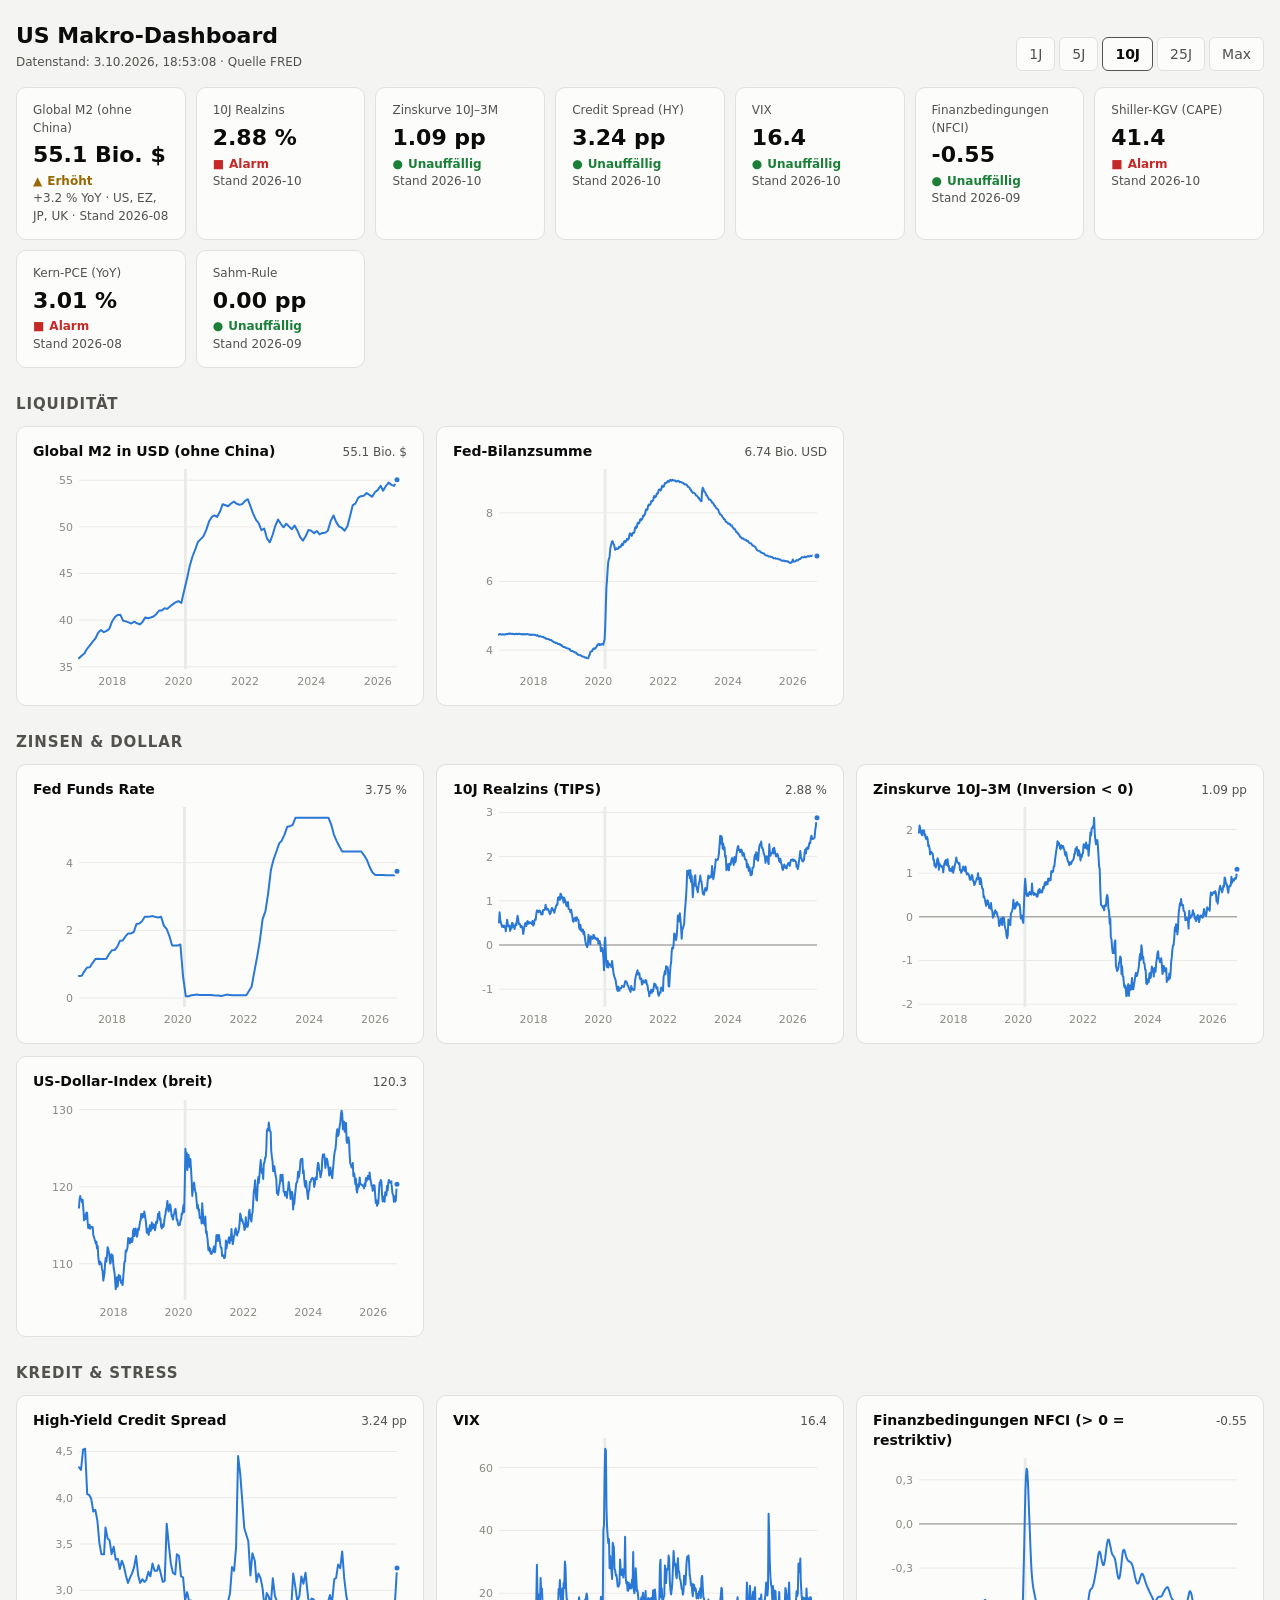
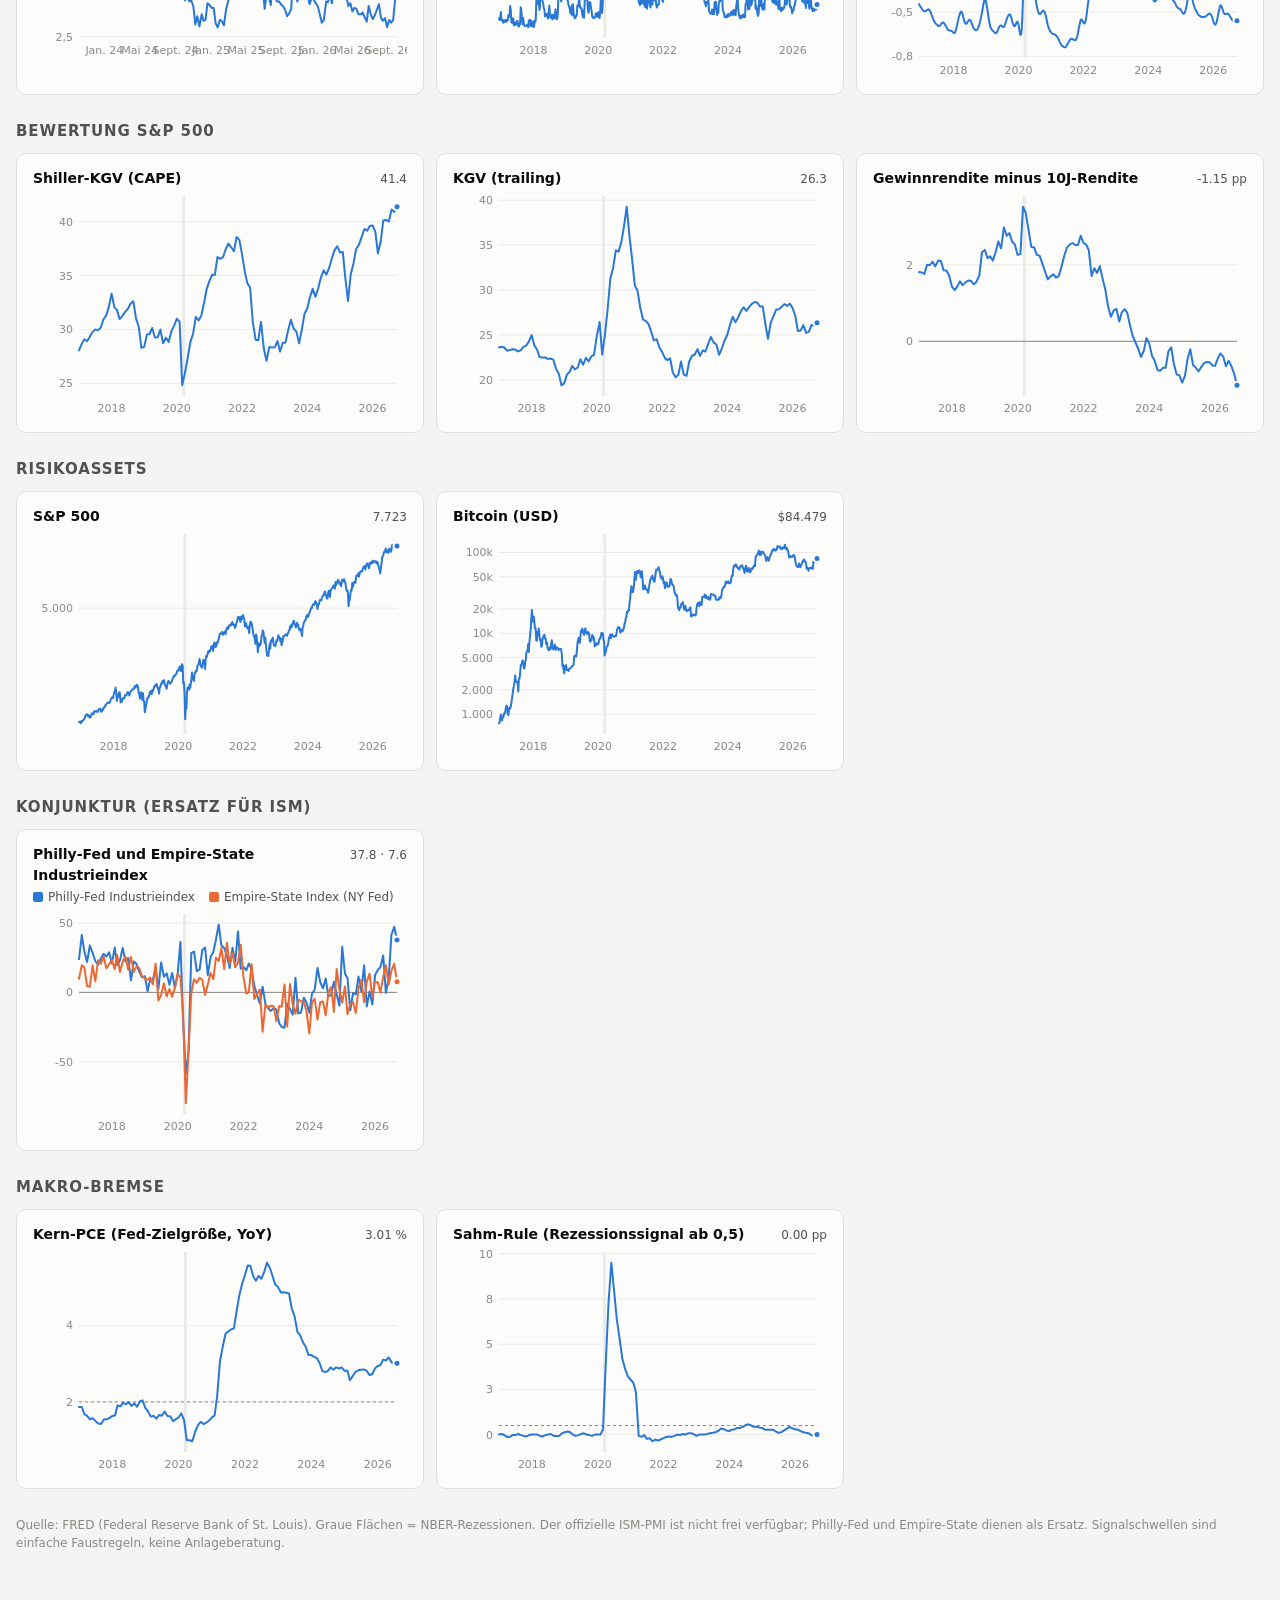
==== macro-dashboard/index.html @ 3eef2d02 "Remove daily/monthly toggle Co-Authored-By: Claude Sonnet 5.5 <noreply@anthropic.com> Claude-Session" ====
<!doctype html>
<html lang="de">
<head>
<meta charset="utf-8">
<meta name="viewport" content="width=device-width, initial-scale=1">
<title>US Makro-Dashboard</title>
<style>
  :root {
    color-scheme: light;
    --bg: #f4f4f2; --surface-1: #fcfcfb; --border: #e1e0dc;
    --text-primary: #0b0b0b; --text-secondary: #52514e; --text-muted: #8a8984;
    --grid: #ebeae6; --rec: rgba(120,120,115,.14);
    --series-1: #2a78d6; --series-2: #eb6834; --series-3: #1baf7a; --series-4: #eda100;
    --good: #1a7f37; --warn: #9a6700; --crit: #c62828;
  }
  @media (prefers-color-scheme: dark) {
    :root:where(:not([data-theme="light"])) {
      color-scheme: dark;
      --bg: #121211; --surface-1: #1a1a19; --border: #2e2e2c;
      --text-primary: #ffffff; --text-secondary: #c3c2b7; --text-muted: #8f8e86;
      --grid: #2a2a28; --rec: rgba(200,200,190,.12);
      --series-1: #3987e5; --series-2: #d95926; --series-3: #199e70; --series-4: #c98500;
      --good: #4cc16a; --warn: #e3b341; --crit: #f0605d;
    }
  }
  :root[data-theme="dark"] {
    color-scheme: dark;
    --bg: #121211; --surface-1: #1a1a19; --border: #2e2e2c;
    --text-primary: #ffffff; --text-secondary: #c3c2b7; --text-muted: #8f8e86;
    --grid: #2a2a28; --rec: rgba(200,200,190,.12);
    --series-1: #3987e5; --series-2: #d95926; --series-3: #199e70; --series-4: #c98500;
    --good: #4cc16a; --warn: #e3b341; --crit: #f0605d;
  }
  * { box-sizing: border-box; }
  body { margin: 0; background: var(--bg); color: var(--text-primary);
         font: 14px/1.45 system-ui, -apple-system, "Segoe UI", sans-serif; }
  .wrap { max-width: 1280px; margin: 0 auto; padding: 20px 16px 48px; }
  header { display: flex; flex-wrap: wrap; gap: 12px 24px; align-items: end; justify-content: space-between; margin-bottom: 16px; }
  h1 { font-size: 22px; margin: 0; }
  .sub { color: var(--text-secondary); font-size: 12px; margin-top: 2px; }
  .ranges { display: flex; gap: 4px; }
  .ranges button { background: var(--surface-1); color: var(--text-secondary); border: 1px solid var(--border);
                   padding: 6px 12px; border-radius: 6px; cursor: pointer; font: inherit; }
  .ranges button[aria-pressed="true"] { color: var(--text-primary); border-color: var(--text-secondary); font-weight: 600; }
  .card { background: var(--surface-1); border: 1px solid var(--border); border-radius: 10px; padding: 14px 16px; }
  .signals { display: grid; grid-template-columns: repeat(auto-fit, minmax(150px, 1fr)); gap: 10px; margin-bottom: 20px; }
  .signal .lbl { color: var(--text-secondary); font-size: 12px; }
  .signal .val { font-size: 22px; font-weight: 650; margin: 2px 0; font-variant-numeric: tabular-nums; }
  .signal .state { font-size: 12px; font-weight: 600; display: flex; align-items: center; gap: 5px; }
  .s-good { color: var(--good); } .s-warn { color: var(--warn); } .s-crit { color: var(--crit); }
  h2 { font-size: 15px; margin: 26px 0 10px; color: var(--text-secondary); text-transform: uppercase; letter-spacing: .06em; }
  .grid { display: grid; grid-template-columns: repeat(auto-fill, minmax(380px, 1fr)); gap: 12px; }
  .chart-head { display: flex; justify-content: space-between; align-items: baseline; gap: 8px; }
  .chart-title { font-weight: 600; }
  .chart-last { font-variant-numeric: tabular-nums; color: var(--text-secondary); font-size: 12px; white-space: nowrap; }
  .legend { display: flex; flex-wrap: wrap; gap: 4px 14px; font-size: 12px; color: var(--text-secondary); margin: 4px 0 0; }
  .legend i { display: inline-block; width: 10px; height: 10px; border-radius: 2px; margin-right: 5px; vertical-align: -1px; }
  .plot { height: 230px; position: relative; }
  .plot svg { display: block; }
  .tip { position: absolute; top: 4px; pointer-events: none; background: var(--surface-1); border: 1px solid var(--border);
         border-radius: 6px; padding: 5px 8px; font-size: 12px; line-height: 1.4; white-space: nowrap; z-index: 2;
         font-variant-numeric: tabular-nums; box-shadow: 0 2px 8px rgba(0,0,0,.12); }
  .tip i { display: inline-block; width: 8px; height: 8px; border-radius: 2px; margin-right: 5px; }
  .tip-d { color: var(--text-secondary); }
  footer { margin-top: 28px; color: var(--text-muted); font-size: 12px; }
  .err { color: var(--crit); padding: 24px; }
  @media (max-width: 480px) { .grid { grid-template-columns: 1fr; } }
</style>
</head>
<body>
<div class="wrap">
  <header>
    <div>
      <h1>US Makro-Dashboard</h1>
      <div class="sub" id="updated">Lade Daten …</div>
    </div>
    <div class="ranges" id="ranges" role="group" aria-label="Zeitraum"></div>
  </header>

  <section class="signals" id="signals" aria-label="Signale"></section>
  <div id="panels"></div>

  <footer>Quelle: FRED (Federal Reserve Bank of St. Louis). Graue Flächen = NBER-Rezessionen. Der offizielle ISM-PMI ist nicht frei verfügbar; Philly-Fed und Empire-State dienen als Ersatz. Signalschwellen sind einfache Faustregeln, keine Anlageberatung.</footer>
</div>

<script>
// Fokus: US-Aktien und Krypto. Die übrigen Reihen liegen weiter in data/us.json (siehe fetch_data.py)
const PANELS = [
  { title: "Liquidität", charts: [
    { title: "Global M2 in USD (ohne China)", series: ["GLOBALM2"], fmt: v => v.toFixed(1) + " Bio. $" },
    { title: "Fed-Bilanzsumme", series: ["WALCL"], div: 1e6, fmt: v => v.toFixed(2) + " Bio. USD" },
  ]},
  { title: "Zinsen & Dollar", charts: [
    { title: "Fed Funds Rate", series: ["FEDFUNDS"], fmt: v => v.toFixed(2) + " %" },
    { title: "10J Realzins (TIPS)", series: ["DFII10"], fmt: v => v.toFixed(2) + " %", zero: true },
    { title: "Zinskurve 10J–3M (Inversion < 0)", series: ["T10Y3M"], fmt: v => v.toFixed(2) + " pp", zero: true },
    { title: "US-Dollar-Index (breit)", series: ["DTWEXBGS"], fmt: v => v.toFixed(1) },
  ]},
  { title: "Kredit & Stress", charts: [
    { title: "High-Yield Credit Spread", series: ["BAMLH0A0HYM2"], fmt: v => v.toFixed(2) + " pp" },
    { title: "VIX", series: ["VIXCLS"], fmt: v => v.toFixed(1) },
    { title: "Finanzbedingungen NFCI (> 0 = restriktiv)", series: ["NFCI"], fmt: v => v.toFixed(2), zero: true },
  ]},
  { title: "Bewertung S&P 500", charts: [
    { title: "Shiller-KGV (CAPE)", series: ["SPX_CAPE"], fmt: v => v.toFixed(1) },
    { title: "KGV (trailing)", series: ["SPX_PE"], fmt: v => v.toFixed(1) },
    { title: "Gewinnrendite minus 10J-Rendite", series: ["SPX_ERP"], fmt: v => v.toFixed(2) + " pp", zero: true },
  ]},
  { title: "Risikoassets", charts: [
    { title: "S&P 500", series: ["SP500"], fmt: v => v.toLocaleString("de-DE", {maximumFractionDigits: 0}), log: true },
    { title: "Bitcoin (USD)", series: ["CBBTCUSD"], fmt: v => "$" + Math.round(v).toLocaleString("de-DE"), log: true },
  ]},
  { title: "Konjunktur (Ersatz für ISM)", charts: [
    { title: "Philly-Fed und Empire-State Industrieindex", series: ["GACDFSA066MSFRBPHI", "GACDISA066MSFRBNY"], fmt: v => v.toFixed(1), zero: true },
  ]},
  { title: "Makro-Bremse", charts: [
    { title: "Kern-PCE (Fed-Zielgröße, YoY)", series: ["PCEPILFE"], fmt: v => v.toFixed(2) + " %", ref: 2 },
    { title: "Sahm-Rule (Rezessionssignal ab 0,5)", series: ["SAHMREALTIME"], fmt: v => v.toFixed(2) + " pp", ref: 0.5 },
  ]},
];

// Signale: [Label, Serie, Formatierer, Bewertungsfunktion -> "good"|"warn"|"crit"]
const SIGNALS = [
  ["Global M2 (ohne China)", "GLOBALM2", v => v.toFixed(1) + " Bio. $", () => { const y = last(DATA.series.GLOBALM2_YOY)[1]; return y < 0 ? "crit" : y < 4 ? "warn" : "good"; },
    () => (last(DATA.series.GLOBALM2_YOY)[1] >= 0 ? "+" : "") + last(DATA.series.GLOBALM2_YOY)[1].toFixed(1) + " % YoY · US, EZ, JP, UK"],
  ["10J Realzins", "DFII10", v => v.toFixed(2) + " %", v => v > 2.5 ? "crit" : v > 1.5 ? "warn" : "good"],
  ["Zinskurve 10J–3M", "T10Y3M", v => v.toFixed(2) + " pp", v => v < 0 ? "crit" : v < 0.5 ? "warn" : "good"],
  ["Credit Spread (HY)", "BAMLH0A0HYM2", v => v.toFixed(2) + " pp", v => v > 5 ? "crit" : v > 4 ? "warn" : "good"],
  ["VIX", "VIXCLS", v => v.toFixed(1), v => v > 30 ? "crit" : v > 20 ? "warn" : "good"],
  ["Finanzbedingungen (NFCI)", "NFCI", v => v.toFixed(2), v => v > 0 ? "crit" : v > -0.3 ? "warn" : "good"],
  ["Shiller-KGV (CAPE)", "SPX_CAPE", v => v.toFixed(1), v => v > 35 ? "crit" : v > 28 ? "warn" : "good"],
  ["Kern-PCE (YoY)", "PCEPILFE", v => v.toFixed(2) + " %", v => v > 3 ? "crit" : v > 2.5 ? "warn" : "good"],
  ["Sahm-Rule", "SAHMREALTIME", v => v.toFixed(2) + " pp", v => v >= 0.5 ? "crit" : v >= 0.3 ? "warn" : "good"],
];
const STATE = { good: ["●", "Unauffällig"], warn: ["▲", "Erhöht"], crit: ["■", "Alarm"] };
const RANGES = [["1J", 1], ["5J", 5], ["10J", 10], ["25J", 25], ["Max", 0]];

let DATA, rangeYears = 10, recessions = [];
const css = n => getComputedStyle(document.documentElement).getPropertyValue(n).trim();
const last = s => s.points[s.points.length - 1];

function computeRecessions() {
  const pts = DATA.series.USREC.points; recessions = []; let start = null;
  pts.forEach(([d, v], i) => {
    if (v === 1 && !start) start = d;
    if (v === 0 && start) { recessions.push([start, pts[i - 1][0]]); start = null; }
  });
  if (start) recessions.push([start, pts[pts.length - 1][0]]);
}

function fromDate() {
  if (!rangeYears) return "0000-01-01";
  const d = new Date(); d.setFullYear(d.getFullYear() - rangeYears);
  return d.toISOString().slice(0, 10);
}

function renderSignals() {
  document.getElementById("signals").innerHTML = SIGNALS.map(([lbl, id, fmt, rate, note]) => {
    const s = DATA.series[id]; if (!s) return "";
    const [d, v] = last(s), st = rate(v), [icon, text] = STATE[st];
    return `<div class="card signal"><div class="lbl">${lbl}</div><div class="val">${fmt(v)}</div>
      <div class="state s-${st}"><span aria-hidden="true">${icon}</span>${text}</div>
      <div class="lbl">${note ? note() + " · " : ""}Stand ${d.slice(0, 7)}</div></div>`;
  }).join("");
}

function buildLayout() {
  const panels = document.getElementById("panels");
  panels.innerHTML = PANELS.map((p, pi) => `<h2>${p.title}</h2><div class="grid">` + p.charts.map((c, ci) => {
    const colors = c.series.map((_, i) => `var(--series-${i + 1})`);
    const legend = c.series.length > 1
      ? `<div class="legend">${c.series.map((id, i) => `<span><i style="background:${colors[i]}"></i>${DATA.series[id].name.replace(/ \((YoY|USD Bio\.)\)/, "")}</span>`).join("")}</div>` : "";
    const [, v] = last(DATA.series[c.series[0]]);
    return `<div class="card"><div class="chart-head"><span class="chart-title">${c.title}</span>
      <span class="chart-last">${c.series.map(id => c.fmt(last(DATA.series[id])[1] / (c.div || 1))).join(" · ")}</span></div>
      ${legend}<div class="plot" id="plot-${pi}-${ci}"></div></div>`;
  }).join("") + `</div>`).join("");
}

const SVGNS = "http://www.w3.org/2000/svg";
const T = s => new Date(s + "T00:00:00Z").getTime();
const compact = new Intl.NumberFormat("de-DE", { notation: "compact", maximumFractionDigits: 1 });

function niceTicks(lo, hi, n = 5) {
  const span = hi - lo || 1, raw = span / n, mag = Math.pow(10, Math.floor(Math.log10(raw)));
  const step = [1, 2, 2.5, 5, 10].map(m => m * mag).find(s => s >= raw) || raw;
  const out = [];
  for (let v = Math.ceil(lo / step) * step; v <= hi + step * 1e-9; v += step) out.push(+v.toFixed(10));
  return out;
}

function fmtTick(v, dec) {
  const a = Math.abs(v);
  if (a >= 1e6) return +(v / 1e6).toFixed(1) + " Mio";
  if (a >= 1e4) return +(v / 1e3).toFixed(0) + "k";
  return v.toLocaleString("de-DE", { minimumFractionDigits: dec || 0, maximumFractionDigits: dec != null ? dec : a < 10 ? 2 : 0 });
}

function el(name, attrs = {}, parent) {
  const n = document.createElementNS(SVGNS, name);
  for (const k in attrs) n.setAttribute(k, attrs[k]);
  if (parent) parent.appendChild(n);
  return n;
}

function drawChart(host, c, from) {
  host.innerHTML = "";
  const W = Math.max(host.clientWidth, 200), H = host.clientHeight || 230;
  const m = { l: 46, r: 10, t: 8, b: 22 }, iw = W - m.l - m.r, ih = H - m.t - m.b;
  const data = c.series.map((id, i) => {
    const s = DATA.series[id];
    return { id, name: s.name.replace(/ \((YoY|USD Bio\.)\)/, ""), color: `var(--series-${i + 1})`,
             pts: s.points.filter(([d]) => d >= from).map(([d, v]) => [T(d), v / (c.div || 1), d]) };
  });
  const all = data.flatMap(s => s.pts);
  if (!all.length) return;
  const x0 = Math.min(...all.map(p => p[0])), x1 = Math.max(...all.map(p => p[0]));
  let ys = all.map(p => p[1]);
  if (c.zero || c.bar) ys.push(0);
  if (c.ref != null) ys.push(c.ref);
  const log = !!c.log;
  const tf = v => log ? Math.log10(v) : v;
  let lo = Math.min(...ys.map(tf)), hi = Math.max(...ys.map(tf));
  const pad = (hi - lo || 1) * 0.06; lo -= pad; hi += pad;
  const X = t => m.l + (t - x0) / (x1 - x0 || 1) * iw;
  const Y = v => m.t + (1 - (tf(v) - lo) / (hi - lo)) * ih;

  const svg = el("svg", { width: W, height: H, viewBox: `0 0 ${W} ${H}`, role: "img", "aria-label": c.title }, host);

  recessions.forEach(([a, b]) => {
    const ra = Math.max(T(a), x0), rb = Math.min(T(b), x1);
    if (rb > ra) el("rect", { x: X(ra), y: m.t, width: Math.max(X(rb) - X(ra), 1), height: ih, style: "fill:var(--rec)" }, svg);
  });

  const yt = log
    ? (() => { const o = []; for (let e = Math.floor(lo) - 1; e <= Math.ceil(hi); e++) [1, 2, 5].forEach(k => {
        const v = k * Math.pow(10, e); if (Math.log10(v) >= lo && Math.log10(v) <= hi) o.push(v); }); return o; })()
    : niceTicks(lo, hi);
  const dec = !log && yt.length > 1 ? Math.max(0, -Math.floor(Math.log10(Math.abs(yt[1] - yt[0])) + 1e-9)) : undefined;
  yt.forEach(v => {
    const y = Y(v);
    el("line", { x1: m.l, x2: W - m.r, y1: y, y2: y, style: "stroke:var(--grid)", "stroke-width": 1 }, svg);
    const t = el("text", { x: m.l - 6, y: y + 4, "text-anchor": "end", style: "fill:var(--text-muted)", "font-size": 11 }, svg);
    t.textContent = fmtTick(v, dec);
  });

  const span = (x1 - x0) / (365.25 * 864e5), step = span > 40 ? 10 : span > 18 ? 5 : span > 8 ? 2 : 1;
  const y0 = new Date(x0).getUTCFullYear(), y1 = new Date(x1).getUTCFullYear();
  const xlabel = (x, s) => { if (x < m.l || x > W - m.r) return;
    el("text", { x, y: H - 6, "text-anchor": "middle", style: "fill:var(--text-muted)", "font-size": 11 }, svg).textContent = s; };
  if (span < 3) {  // kurze Zeiträume: Monatsmarken
    const every = span < 1.5 ? 2 : 4, d0 = new Date(x0);
    for (let k = 0, mo = d0.getUTCFullYear() * 12 + d0.getUTCMonth() + 1; k < 40; k++, mo++) {
      if (mo % every) continue;
      const t = Date.UTC(Math.floor(mo / 12), mo % 12, 1); if (t > x1) break;
      xlabel(X(t), new Date(t).toLocaleDateString("de-DE", { month: "short", year: "2-digit", timeZone: "UTC" }));
    }
  } else {
    for (let yr = Math.ceil(y0 / step) * step; yr <= y1; yr += step) xlabel(X(Date.UTC(yr, 0, 1)), yr);
  }

  const hline = (v, dash) => el("line", { x1: m.l, x2: W - m.r, y1: Y(v), y2: Y(v), style: "stroke:var(--text-muted)",
    "stroke-width": 1, "stroke-dasharray": dash }, svg);
  if (c.zero && !log) hline(0, "");
  if (c.ref != null) hline(c.ref, "3 3");

  data.forEach(s => {
    if (c.bar) {
      const bw = Math.max(iw / s.pts.length * 0.7, 1), y0p = Y(0);
      s.pts.forEach(p => el("rect", { x: X(p[0]) - bw / 2, width: bw, y: Math.min(Y(p[1]), y0p),
        height: Math.abs(Y(p[1]) - y0p), style: `fill:${s.color}` }, svg));
    } else {
      const d = s.pts.map((p, i) => (i ? "L" : "M") + X(p[0]).toFixed(1) + " " + Y(p[1]).toFixed(1)).join("");
      el("path", { d, fill: "none", style: `stroke:${s.color}`, "stroke-width": 2, "stroke-linejoin": "round", "stroke-linecap": "round" }, svg);
      const lp = s.pts[s.pts.length - 1];
      el("circle", { cx: X(lp[0]), cy: Y(lp[1]), r: 3.5, style: `fill:${s.color};stroke:var(--surface-1)`, "stroke-width": 2 }, svg);
    }
  });

  // Hover: Fadenkreuz und Tooltip
  const cross = el("line", { y1: m.t, y2: m.t + ih, style: "stroke:var(--text-secondary)", "stroke-width": 1, visibility: "hidden" }, svg);
  const dots = data.map(s => el("circle", { r: 4, style: `fill:${s.color};stroke:var(--surface-1)`, "stroke-width": 2, visibility: "hidden" }, svg));
  const tip = document.createElement("div");
  tip.className = "tip"; tip.hidden = true; host.appendChild(tip);
  const hit = el("rect", { x: m.l, y: m.t, width: iw, height: ih, fill: "transparent" }, svg);
  const nearest = (pts, t) => {
    let lo2 = 0, hi2 = pts.length - 1;
    while (hi2 - lo2 > 1) { const mid = (lo2 + hi2) >> 1; (pts[mid][0] < t ? lo2 = mid : hi2 = mid); }
    return Math.abs(pts[lo2][0] - t) <= Math.abs(pts[hi2][0] - t) ? pts[lo2] : pts[hi2];
  };
  const move = e => {
    const r = svg.getBoundingClientRect(), px = (e.touches ? e.touches[0].clientX : e.clientX) - r.left;
    const t = x0 + (px - m.l) / iw * (x1 - x0);
    const rows = data.map(s => ({ s, p: nearest(s.pts, t) }));
    const cx = X(rows[0].p[0]);
    cross.setAttribute("x1", cx); cross.setAttribute("x2", cx); cross.setAttribute("visibility", "visible");
    rows.forEach((row, i) => { dots[i].setAttribute("cx", X(row.p[0])); dots[i].setAttribute("cy", Y(row.p[1])); dots[i].setAttribute("visibility", c.bar ? "hidden" : "visible"); });
    const date = new Date(rows[0].p[0]).toLocaleDateString("de-DE", { year: "numeric", month: "short", day: rows[0].s.pts.length > 400 ? "numeric" : undefined, timeZone: "UTC" });
    tip.innerHTML = `<div class="tip-d">${date}</div>` + rows.map(({ s, p }) =>
      `<div><i style="background:${s.color}"></i>${data.length > 1 ? s.name + ": " : ""}<b>${c.fmt(p[1])}</b></div>`).join("");
    tip.hidden = false;
    const tw = tip.offsetWidth;
    tip.style.left = Math.min(Math.max(cx - tw / 2, 0), W - tw) + "px";
  };
  const leave = () => { cross.setAttribute("visibility", "hidden"); dots.forEach(d => d.setAttribute("visibility", "hidden")); tip.hidden = true; };
  hit.addEventListener("mousemove", move); hit.addEventListener("mouseleave", leave);
  hit.addEventListener("touchstart", move, { passive: true }); hit.addEventListener("touchmove", move, { passive: true });
  hit.addEventListener("touchend", leave);
}

function drawCharts() {
  const from = fromDate();
  PANELS.forEach((p, pi) => p.charts.forEach((c, ci) => drawChart(document.getElementById(`plot-${pi}-${ci}`), c, from)));
}

let resizeTimer;
window.addEventListener("resize", () => { clearTimeout(resizeTimer); resizeTimer = setTimeout(drawCharts, 120); });

function buildRanges() {
  const el = document.getElementById("ranges");
  el.innerHTML = RANGES.map(([l, y]) => `<button data-y="${y}" aria-pressed="${y === rangeYears}">${l}</button>`).join("");
  el.onclick = e => {
    const b = e.target.closest("button"); if (!b) return;
    rangeYears = +b.dataset.y;
    el.querySelectorAll("button").forEach(x => x.setAttribute("aria-pressed", x === b));
    drawCharts();
  };
}

fetch("data/us.json").then(r => r.json()).then(d => {
  DATA = d;
  document.getElementById("updated").textContent = "Datenstand: " + new Date(d.updated).toLocaleString("de-DE") + " · Quelle FRED";
  computeRecessions(); renderSignals(); buildLayout(); buildRanges(); drawCharts();
  matchMedia("(prefers-color-scheme: dark)").addEventListener("change", drawCharts);
}).catch(e => {
  document.getElementById("updated").innerHTML = `<span class="err">Daten konnten nicht geladen werden (${e}). Seite über einen Webserver öffnen: <code>python3 -m http.server</code></span>`;
});
</script>
</body>
</html>
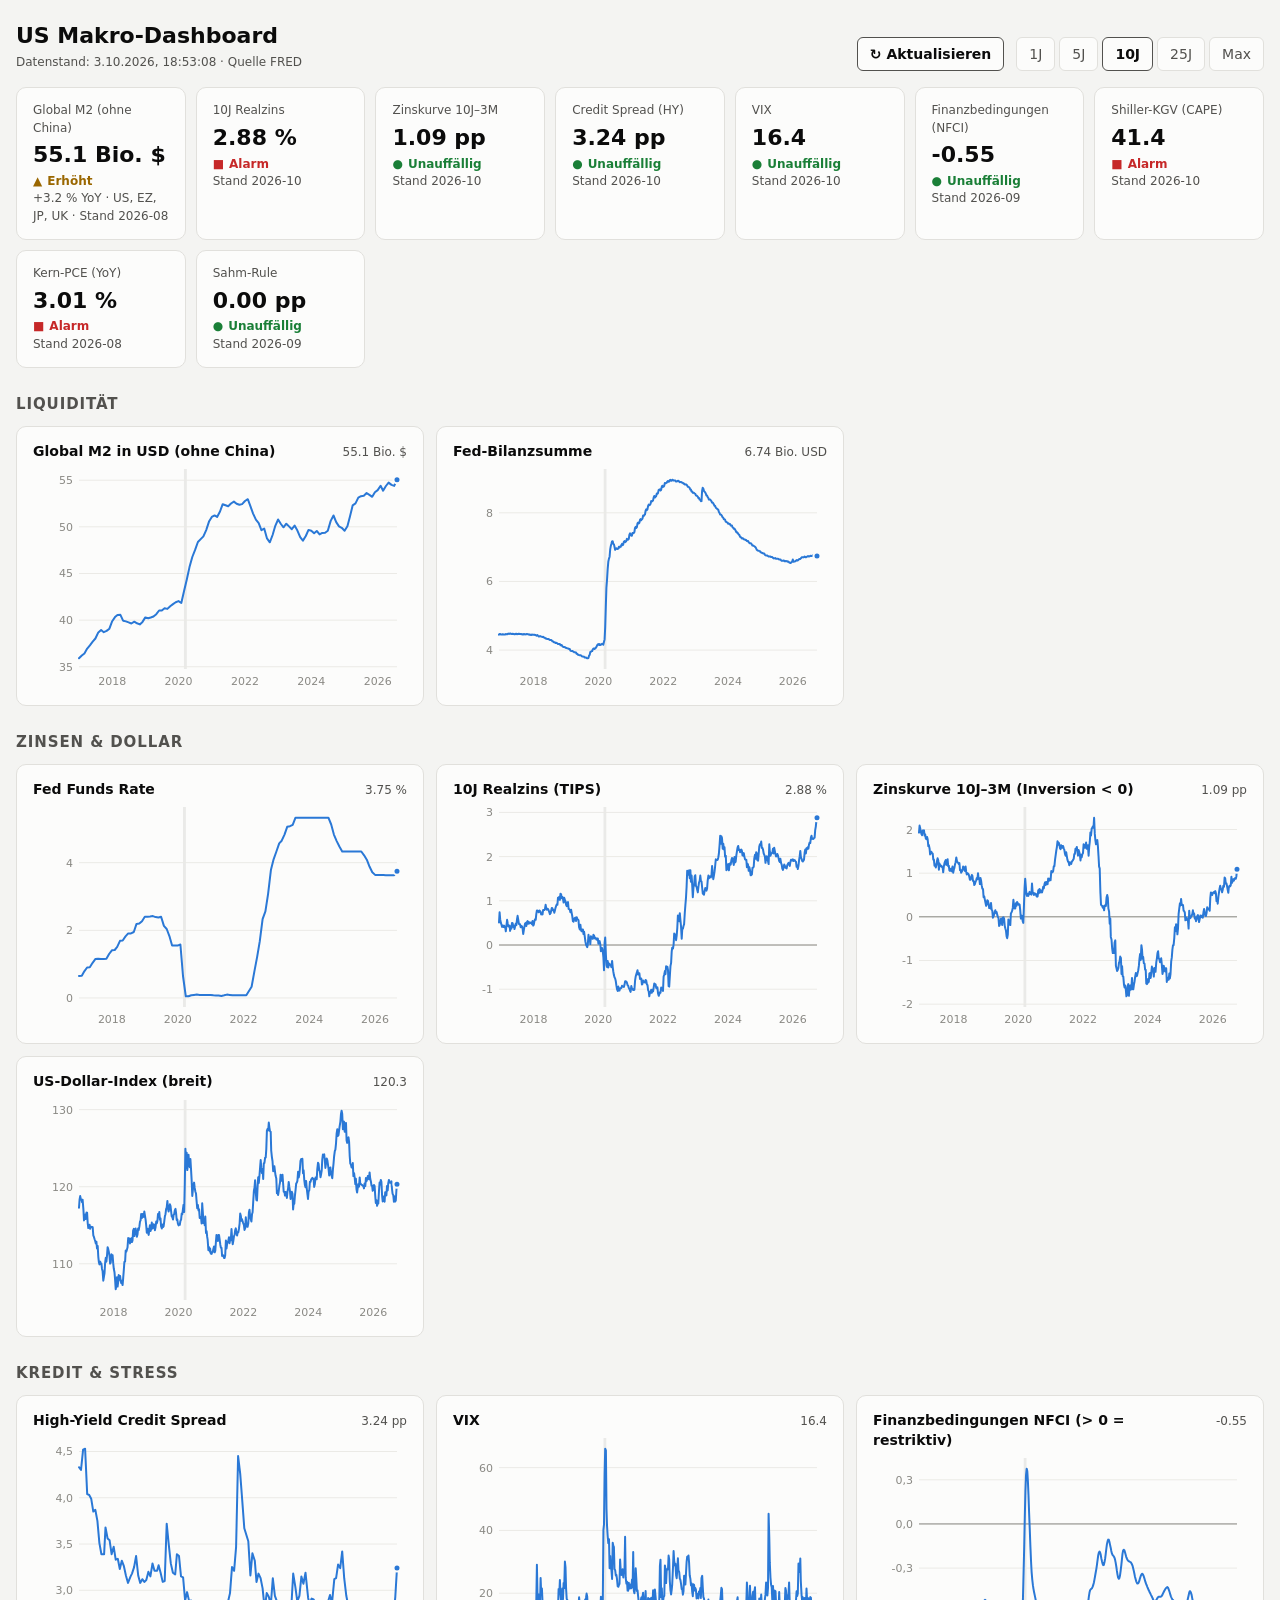
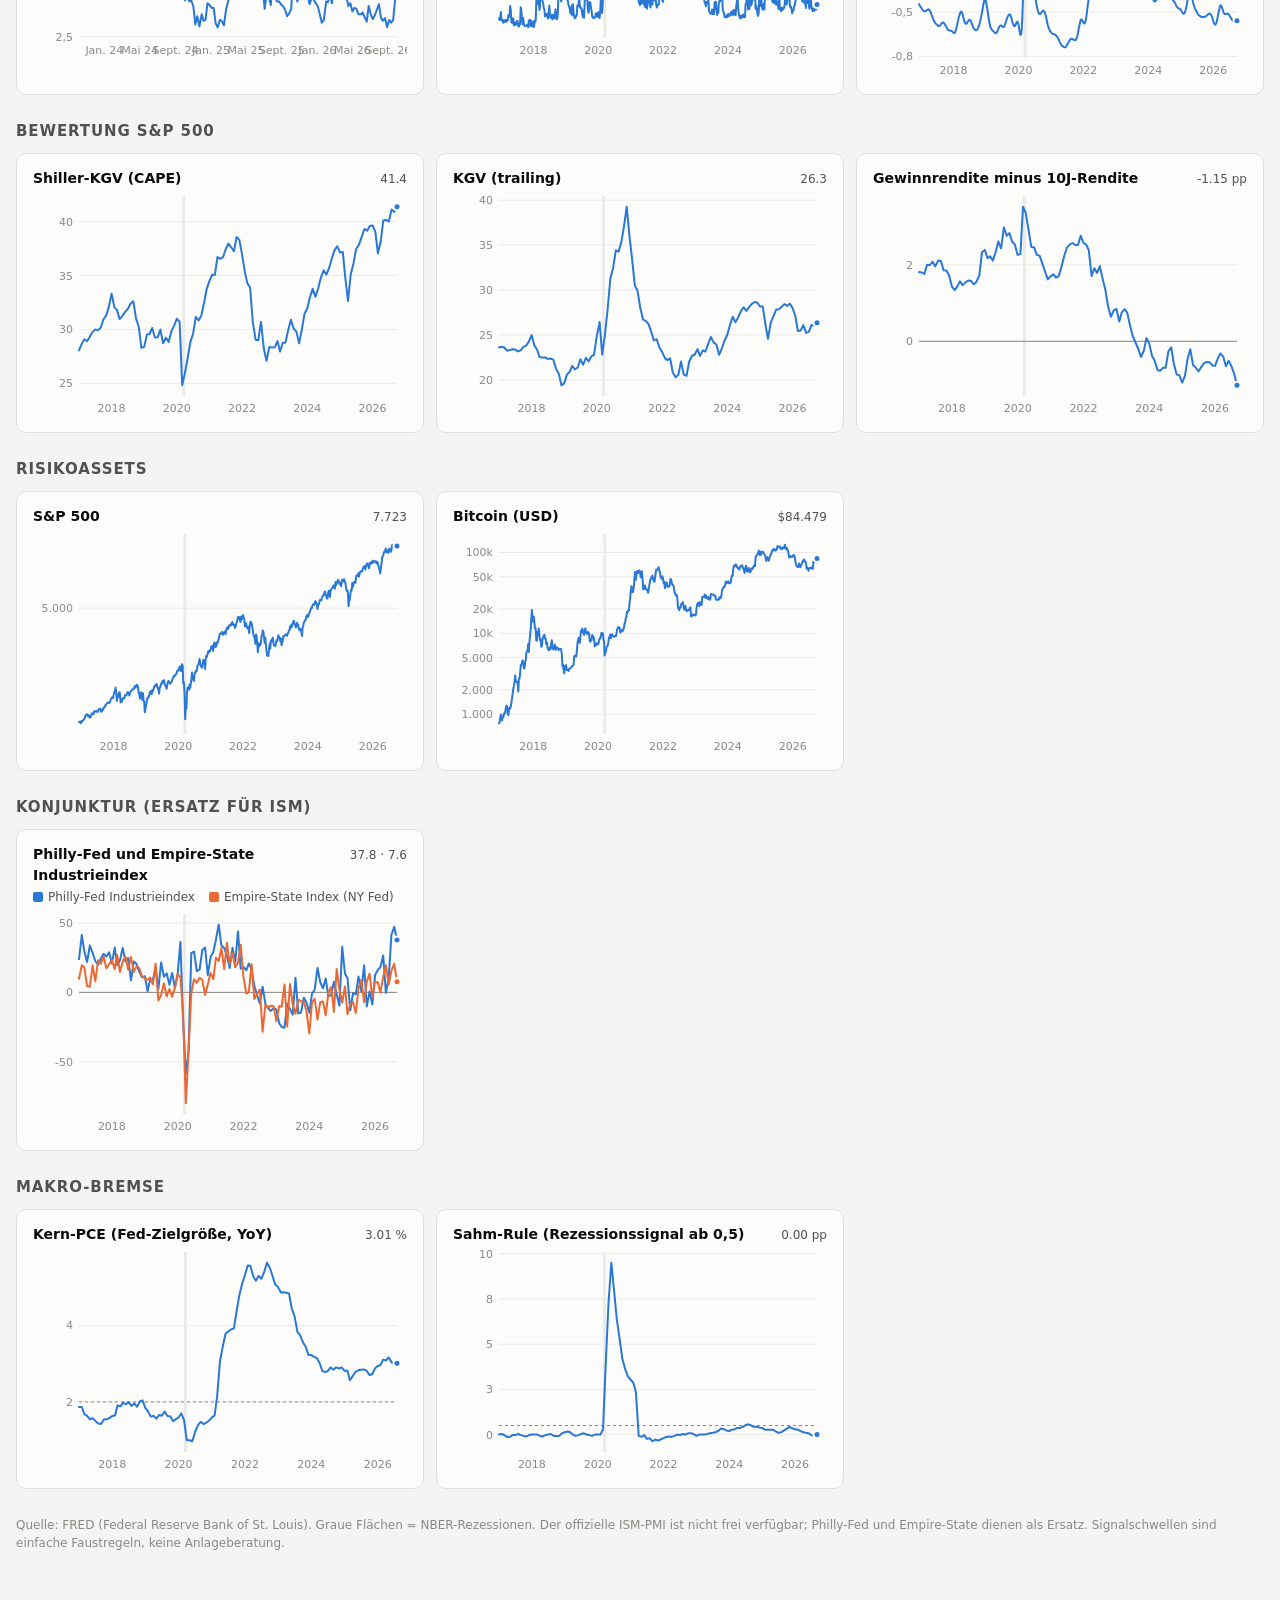
==== commit 04e458f4: "Add refresh button that reloads data/us.json without a page reload Co-Authored-By: Claude Sonnet 5.5" ====
--- a/macro-dashboard/index.html
+++ b/macro-dashboard/index.html
@@ -38,6 +38,11 @@
   header { display: flex; flex-wrap: wrap; gap: 12px 24px; align-items: end; justify-content: space-between; margin-bottom: 16px; }
   h1 { font-size: 22px; margin: 0; }
   .sub { color: var(--text-secondary); font-size: 12px; margin-top: 2px; }
+  .toolbar { display: flex; flex-wrap: wrap; gap: 8px 12px; align-items: center; }
+  .refresh { background: var(--surface-1); color: var(--text-primary); border: 1px solid var(--text-secondary);
+             padding: 6px 12px; border-radius: 6px; cursor: pointer; font: inherit; font-weight: 600; }
+  .refresh:disabled { opacity: .6; cursor: progress; }
+  .refresh:focus-visible, .ranges button:focus-visible { outline: 2px solid var(--series-1); outline-offset: 2px; }
   .ranges { display: flex; gap: 4px; }
   .ranges button { background: var(--surface-1); color: var(--text-secondary); border: 1px solid var(--border);
                    padding: 6px 12px; border-radius: 6px; cursor: pointer; font: inherit; }
@@ -63,7 +68,7 @@
   .tip i { display: inline-block; width: 8px; height: 8px; border-radius: 2px; margin-right: 5px; }
   .tip-d { color: var(--text-secondary); }
   footer { margin-top: 28px; color: var(--text-muted); font-size: 12px; }
-  .err { color: var(--crit); padding: 24px; }
+  .err { color: var(--crit); }
   @media (max-width: 480px) { .grid { grid-template-columns: 1fr; } }
 </style>
 </head>
@@ -74,7 +79,10 @@
       <h1>US Makro-Dashboard</h1>
       <div class="sub" id="updated">Lade Daten …</div>
     </div>
-    <div class="ranges" id="ranges" role="group" aria-label="Zeitraum"></div>
+    <div class="toolbar">
+      <button id="refresh" class="refresh" type="button">↻ Aktualisieren</button>
+      <div class="ranges" id="ranges" role="group" aria-label="Zeitraum"></div>
+    </div>
   </header>
 
   <section class="signals" id="signals" aria-label="Signale"></section>
@@ -321,20 +329,43 @@
   el.innerHTML = RANGES.map(([l, y]) => `<button data-y="${y}" aria-pressed="${y === rangeYears}">${l}</button>`).join("");
   el.onclick = e => {
     const b = e.target.closest("button"); if (!b) return;
+    if (!DATA) return;
     rangeYears = +b.dataset.y;
     el.querySelectorAll("button").forEach(x => x.setAttribute("aria-pressed", x === b));
     drawCharts();
   };
 }
 
-fetch("data/us.json").then(r => r.json()).then(d => {
-  DATA = d;
-  document.getElementById("updated").textContent = "Datenstand: " + new Date(d.updated).toLocaleString("de-DE") + " · Quelle FRED";
-  computeRecessions(); renderSignals(); buildLayout(); buildRanges(); drawCharts();
-  matchMedia("(prefers-color-scheme: dark)").addEventListener("change", drawCharts);
-}).catch(e => {
-  document.getElementById("updated").innerHTML = `<span class="err">Daten konnten nicht geladen werden (${e}). Seite über einen Webserver öffnen: <code>python3 -m http.server</code></span>`;
-});
+const stamp = (msg, err) => {
+  const el = document.getElementById("updated");
+  el.className = "sub" + (err ? " err" : "");
+  el.textContent = msg;
+};
+
+async function loadData(manual) {
+  const btn = document.getElementById("refresh");
+  btn.disabled = true; btn.textContent = "↻ Lade …";
+  try {
+    const r = await fetch("data/us.json?ts=" + Date.now(), { cache: "no-store" });
+    if (!r.ok) throw new Error("HTTP " + r.status);
+    const d = await r.json();
+    const changed = !DATA || d.updated !== DATA.updated;
+    DATA = d;
+    if (changed || !manual) { computeRecessions(); renderSignals(); buildLayout(); drawCharts(); }
+    stamp("Datenstand: " + new Date(d.updated).toLocaleString("de-DE") + " · Quelle FRED" +
+      (manual ? (changed ? " · aktualisiert" : " · bereits aktuell") : ""));
+  } catch (e) {
+    stamp("Aktualisierung fehlgeschlagen (" + e.message + "). Es werden die zuletzt geladenen Daten angezeigt." +
+      (DATA ? "" : " Seite über einen Webserver öffnen: python3 -m http.server"), true);
+  } finally {
+    btn.disabled = false; btn.textContent = "↻ Aktualisieren";
+  }
+}
+
+buildRanges();
+document.getElementById("refresh").addEventListener("click", () => loadData(true));
+matchMedia("(prefers-color-scheme: dark)").addEventListener("change", () => DATA && drawCharts());
+loadData(false);
 </script>
 </body>
 </html>
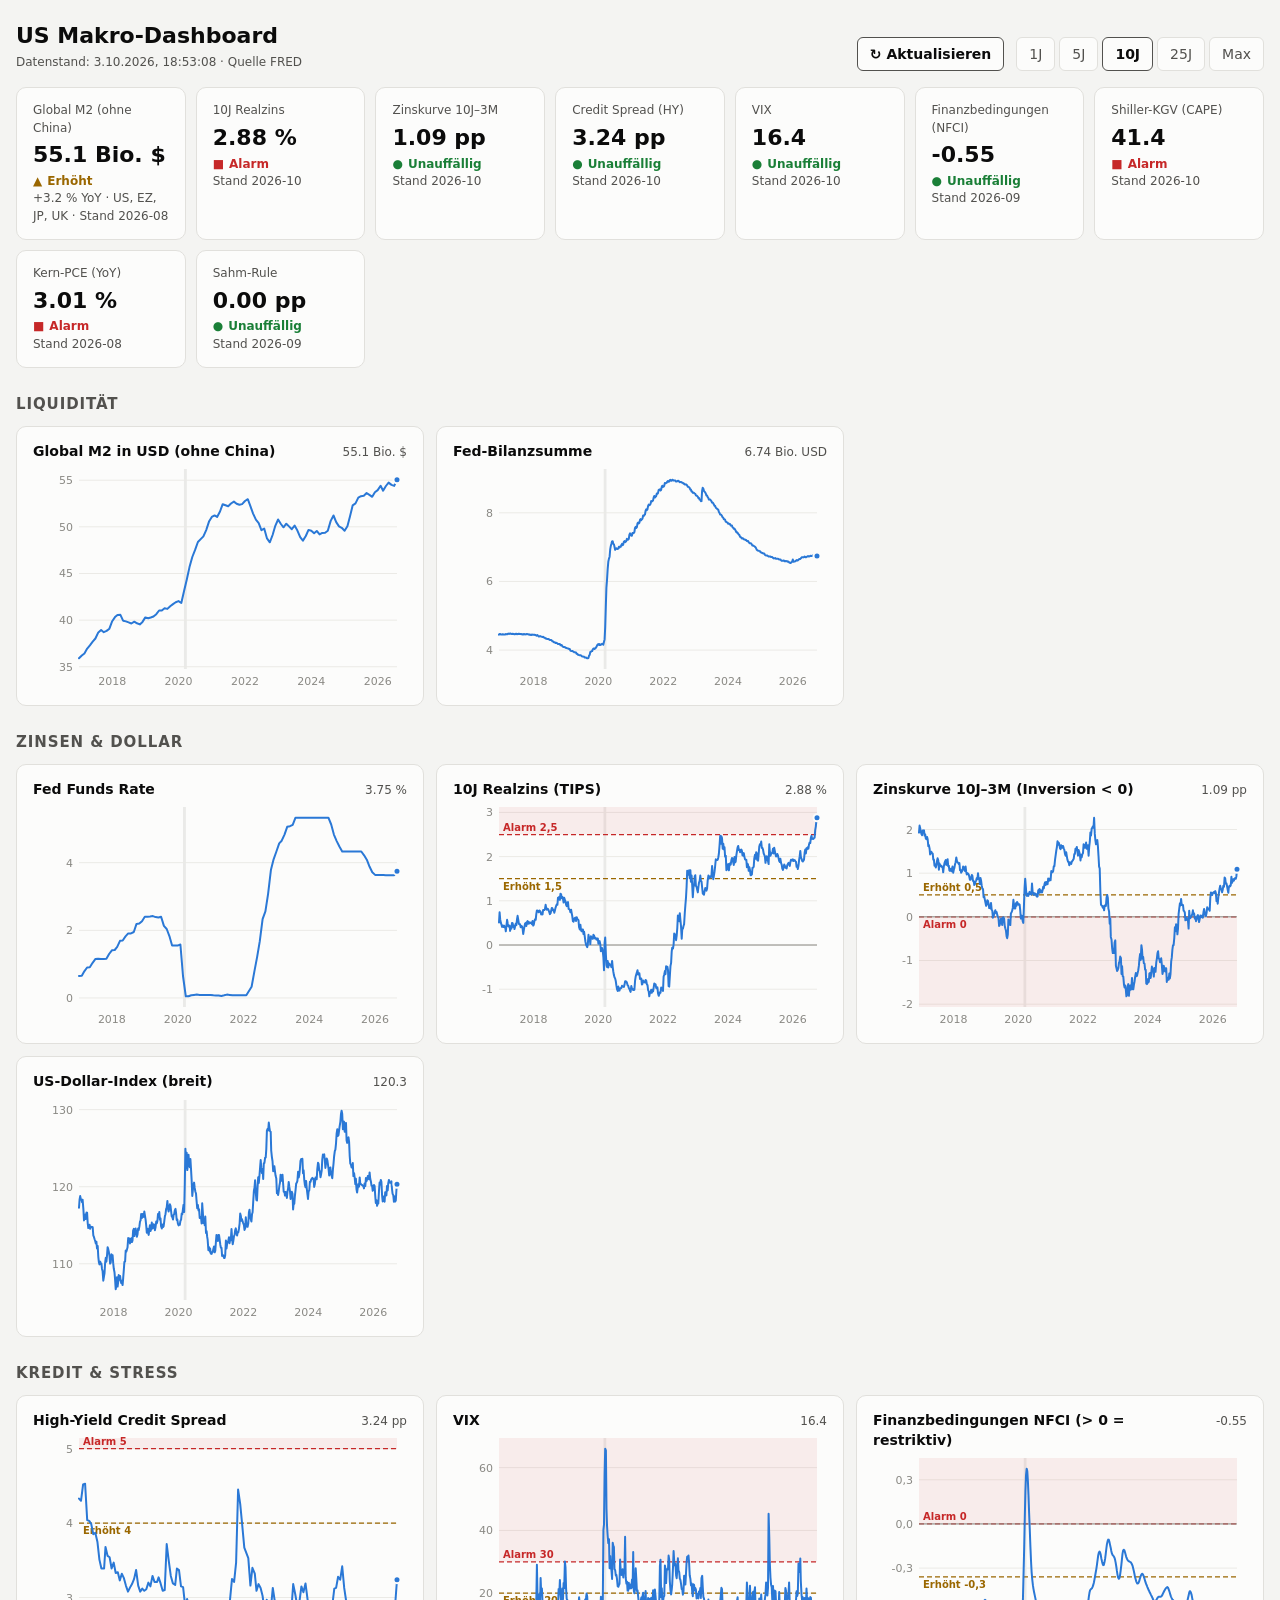
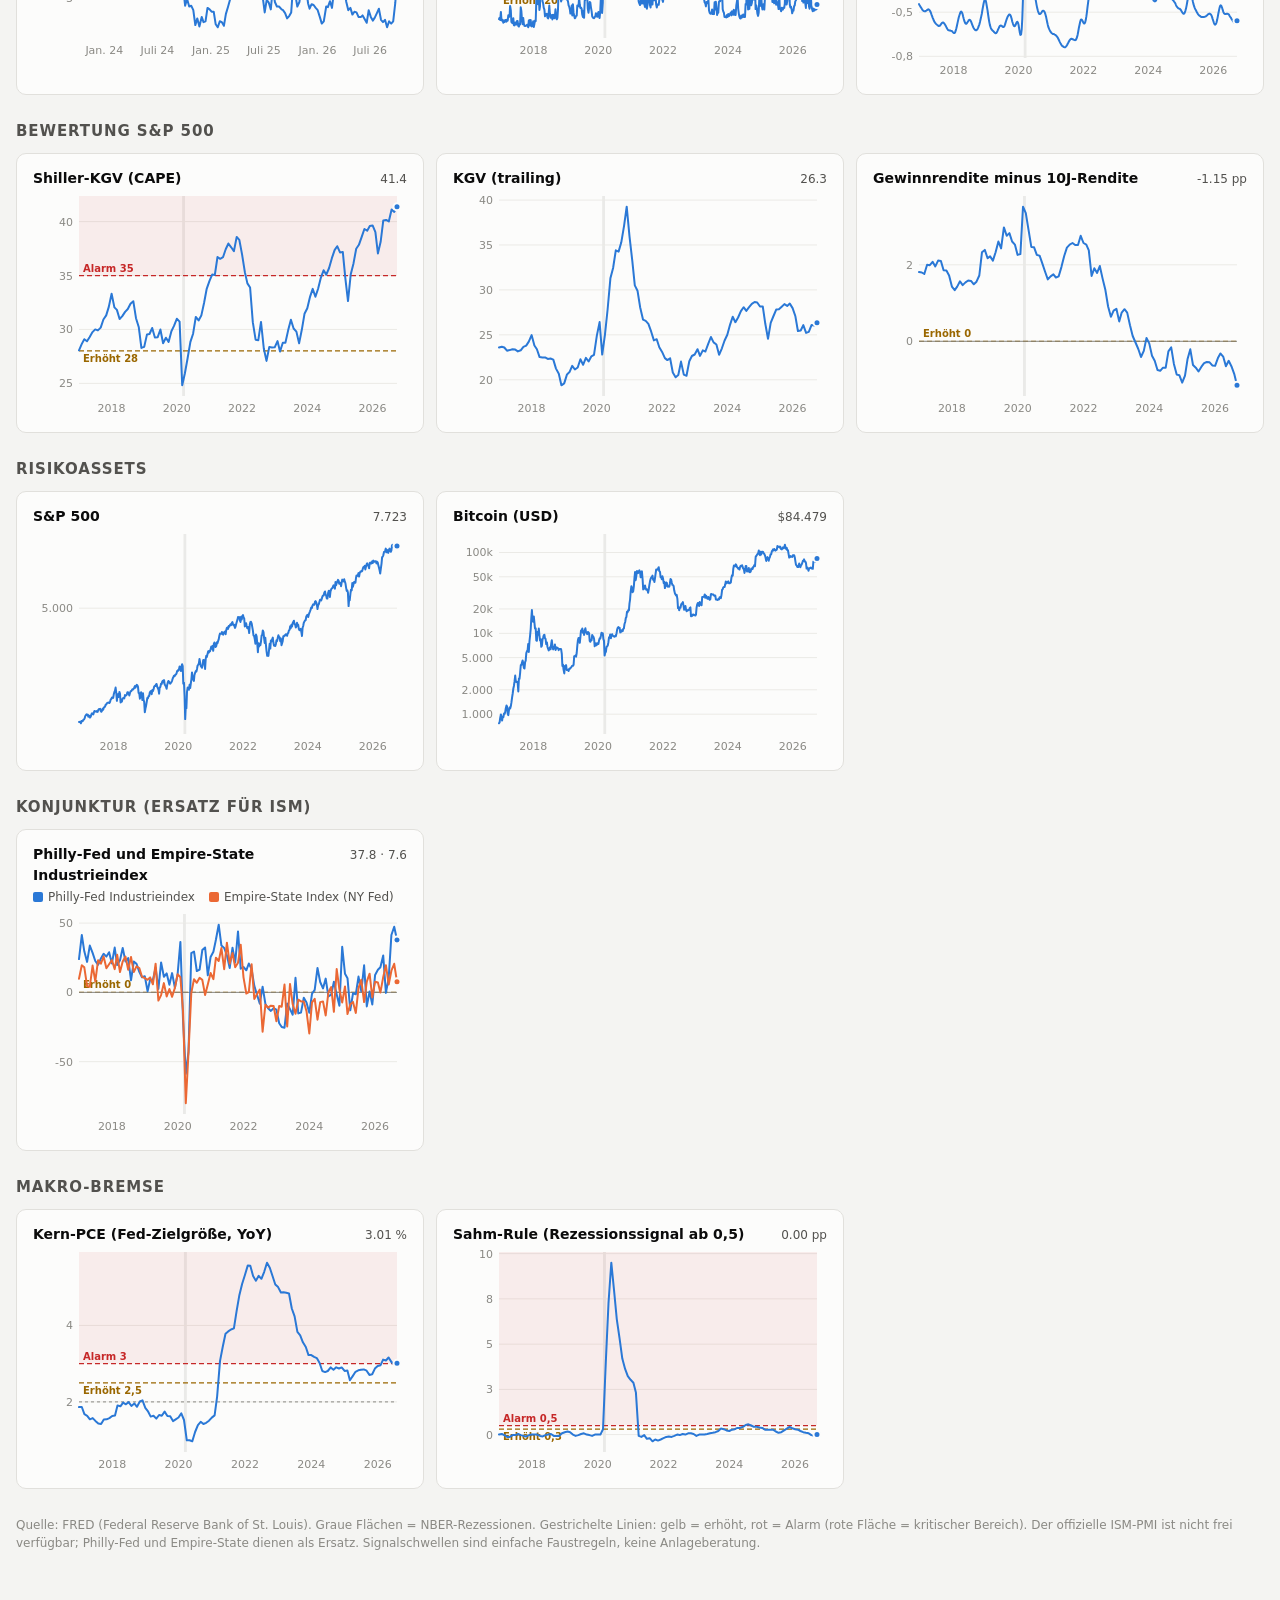
==== commit fa9b7a4b: "Draw warning and alarm limits in charts, driven by the same thresholds as the signal tiles Co-Author" ====
--- a/macro-dashboard/index.html
+++ b/macro-dashboard/index.html
@@ -88,7 +88,7 @@
   <section class="signals" id="signals" aria-label="Signale"></section>
   <div id="panels"></div>
 
-  <footer>Quelle: FRED (Federal Reserve Bank of St. Louis). Graue Flächen = NBER-Rezessionen. Der offizielle ISM-PMI ist nicht frei verfügbar; Philly-Fed und Empire-State dienen als Ersatz. Signalschwellen sind einfache Faustregeln, keine Anlageberatung.</footer>
+  <footer>Quelle: FRED (Federal Reserve Bank of St. Louis). Graue Flächen = NBER-Rezessionen. Gestrichelte Linien: gelb = erhöht, rot = Alarm (rote Fläche = kritischer Bereich). Der offizielle ISM-PMI ist nicht frei verfügbar; Philly-Fed und Empire-State dienen als Ersatz. Signalschwellen sind einfache Faustregeln, keine Anlageberatung.</footer>
 </div>
 
 <script>
@@ -123,22 +123,40 @@
   ]},
   { title: "Makro-Bremse", charts: [
     { title: "Kern-PCE (Fed-Zielgröße, YoY)", series: ["PCEPILFE"], fmt: v => v.toFixed(2) + " %", ref: 2 },
-    { title: "Sahm-Rule (Rezessionssignal ab 0,5)", series: ["SAHMREALTIME"], fmt: v => v.toFixed(2) + " pp", ref: 0.5 },
+    { title: "Sahm-Rule (Rezessionssignal ab 0,5)", series: ["SAHMREALTIME"], fmt: v => v.toFixed(2) + " pp" },
   ]},
 ];
+
+// Kritische Grenzen: warn = erhöht, crit = Alarm, dir = Richtung, in der es kritisch wird.
+// Dieselben Werte steuern die Ampeln oben und die Linien in den Charts.
+const LIM = {
+  DFII10: { warn: 1.5, crit: 2.5, dir: "up" },
+  T10Y3M: { warn: 0.5, crit: 0, dir: "down" },
+  BAMLH0A0HYM2: { warn: 4, crit: 5, dir: "up" },
+  VIXCLS: { warn: 20, crit: 30, dir: "up" },
+  NFCI: { warn: -0.3, crit: 0, dir: "up" },
+  SPX_CAPE: { warn: 28, crit: 35, dir: "up" },
+  SPX_ERP: { warn: 0, dir: "down" },
+  PCEPILFE: { warn: 2.5, crit: 3, dir: "up" },
+  SAHMREALTIME: { warn: 0.3, crit: 0.5, dir: "up" },
+  GACDFSA066MSFRBPHI: { warn: 0, dir: "down" },
+};
+const level = (l, v) => l.dir === "up"
+  ? (v >= l.crit ? "crit" : v >= l.warn ? "warn" : "good")
+  : (v <= l.crit ? "crit" : v <= l.warn ? "warn" : "good");
 
 // Signale: [Label, Serie, Formatierer, Bewertungsfunktion -> "good"|"warn"|"crit"]
 const SIGNALS = [
   ["Global M2 (ohne China)", "GLOBALM2", v => v.toFixed(1) + " Bio. $", () => { const y = last(DATA.series.GLOBALM2_YOY)[1]; return y < 0 ? "crit" : y < 4 ? "warn" : "good"; },
     () => (last(DATA.series.GLOBALM2_YOY)[1] >= 0 ? "+" : "") + last(DATA.series.GLOBALM2_YOY)[1].toFixed(1) + " % YoY · US, EZ, JP, UK"],
-  ["10J Realzins", "DFII10", v => v.toFixed(2) + " %", v => v > 2.5 ? "crit" : v > 1.5 ? "warn" : "good"],
-  ["Zinskurve 10J–3M", "T10Y3M", v => v.toFixed(2) + " pp", v => v < 0 ? "crit" : v < 0.5 ? "warn" : "good"],
-  ["Credit Spread (HY)", "BAMLH0A0HYM2", v => v.toFixed(2) + " pp", v => v > 5 ? "crit" : v > 4 ? "warn" : "good"],
-  ["VIX", "VIXCLS", v => v.toFixed(1), v => v > 30 ? "crit" : v > 20 ? "warn" : "good"],
-  ["Finanzbedingungen (NFCI)", "NFCI", v => v.toFixed(2), v => v > 0 ? "crit" : v > -0.3 ? "warn" : "good"],
-  ["Shiller-KGV (CAPE)", "SPX_CAPE", v => v.toFixed(1), v => v > 35 ? "crit" : v > 28 ? "warn" : "good"],
-  ["Kern-PCE (YoY)", "PCEPILFE", v => v.toFixed(2) + " %", v => v > 3 ? "crit" : v > 2.5 ? "warn" : "good"],
-  ["Sahm-Rule", "SAHMREALTIME", v => v.toFixed(2) + " pp", v => v >= 0.5 ? "crit" : v >= 0.3 ? "warn" : "good"],
+  ["10J Realzins", "DFII10", v => v.toFixed(2) + " %", v => level(LIM.DFII10, v)],
+  ["Zinskurve 10J–3M", "T10Y3M", v => v.toFixed(2) + " pp", v => level(LIM.T10Y3M, v)],
+  ["Credit Spread (HY)", "BAMLH0A0HYM2", v => v.toFixed(2) + " pp", v => level(LIM.BAMLH0A0HYM2, v)],
+  ["VIX", "VIXCLS", v => v.toFixed(1), v => level(LIM.VIXCLS, v)],
+  ["Finanzbedingungen (NFCI)", "NFCI", v => v.toFixed(2), v => level(LIM.NFCI, v)],
+  ["Shiller-KGV (CAPE)", "SPX_CAPE", v => v.toFixed(1), v => level(LIM.SPX_CAPE, v)],
+  ["Kern-PCE (YoY)", "PCEPILFE", v => v.toFixed(2) + " %", v => level(LIM.PCEPILFE, v)],
+  ["Sahm-Rule", "SAHMREALTIME", v => v.toFixed(2) + " pp", v => level(LIM.SAHMREALTIME, v)],
 ];
 const STATE = { good: ["●", "Unauffällig"], warn: ["▲", "Erhöht"], crit: ["■", "Alarm"] };
 const RANGES = [["1J", 1], ["5J", 5], ["10J", 10], ["25J", 25], ["Max", 0]];
@@ -193,7 +211,7 @@
   const span = hi - lo || 1, raw = span / n, mag = Math.pow(10, Math.floor(Math.log10(raw)));
   const step = [1, 2, 2.5, 5, 10].map(m => m * mag).find(s => s >= raw) || raw;
   const out = [];
-  for (let v = Math.ceil(lo / step) * step; v <= hi + step * 1e-9; v += step) out.push(+v.toFixed(10));
+  for (let v = Math.ceil(lo / step) * step; v <= hi + step * 1e-9; v += step) out.push(+v.toFixed(10) || 0);
   return out;
 }
 
@@ -227,6 +245,16 @@
   if (c.zero || c.bar) ys.push(0);
   if (c.ref != null) ys.push(c.ref);
   const log = !!c.log;
+  const lim = LIM[c.series[0]];
+  const limLines = [];
+  if (lim) {
+    const dMin = Math.min(...ys), dMax = Math.max(...ys), near = (dMax - dMin) * 0.6;
+    [["warn", "Erhöht"], ["crit", "Alarm"]].forEach(([k, name]) => {
+      const v = lim[k];
+      if (v != null && v >= dMin - near && v <= dMax + near) limLines.push({ k, v, name });
+    });
+    limLines.forEach(l => ys.push(l.v));
+  }
   const tf = v => log ? Math.log10(v) : v;
   let lo = Math.min(...ys.map(tf)), hi = Math.max(...ys.map(tf));
   const pad = (hi - lo || 1) * 0.06; lo -= pad; hi += pad;
@@ -257,7 +285,7 @@
   const xlabel = (x, s) => { if (x < m.l || x > W - m.r) return;
     el("text", { x, y: H - 6, "text-anchor": "middle", style: "fill:var(--text-muted)", "font-size": 11 }, svg).textContent = s; };
   if (span < 3) {  // kurze Zeiträume: Monatsmarken
-    const every = span < 1.5 ? 2 : 4, d0 = new Date(x0);
+    const every = span < 1.5 ? 2 : span < 2 ? 4 : 6, d0 = new Date(x0);
     for (let k = 0, mo = d0.getUTCFullYear() * 12 + d0.getUTCMonth() + 1; k < 40; k++, mo++) {
       if (mo % every) continue;
       const t = Date.UTC(Math.floor(mo / 12), mo % 12, 1); if (t > x1) break;
@@ -266,6 +294,19 @@
   } else {
     for (let yr = Math.ceil(y0 / step) * step; yr <= y1; yr += step) xlabel(X(Date.UTC(yr, 0, 1)), yr);
   }
+
+  const crit = limLines.find(l => l.k === "crit");
+  if (crit) {
+    const yc = Y(crit.v), top = lim.dir === "up" ? m.t : yc, ht = lim.dir === "up" ? yc - m.t : m.t + ih - yc;
+    if (ht > 0) el("rect", { x: m.l, y: top, width: iw, height: ht, style: "fill:var(--crit);opacity:.07" }, svg);
+  }
+  limLines.forEach(l => {
+    const y = Y(l.v), col = `var(--${l.k})`;
+    el("line", { x1: m.l, x2: W - m.r, y1: y, y2: y, style: `stroke:${col}`, "stroke-width": 1.25, "stroke-dasharray": "5 3" }, svg);
+    const t = el("text", { x: m.l + 4, y: y + (lim.dir === "up" && l.k === "crit" || lim.dir === "down" && l.k === "warn" ? -4 : 11),
+      style: `fill:${col}`, "font-size": 10, "font-weight": 600 }, svg);
+    t.textContent = `${l.name} ${l.v.toLocaleString("de-DE")}`;
+  });
 
   const hline = (v, dash) => el("line", { x1: m.l, x2: W - m.r, y1: Y(v), y2: Y(v), style: "stroke:var(--text-muted)",
     "stroke-width": 1, "stroke-dasharray": dash }, svg);
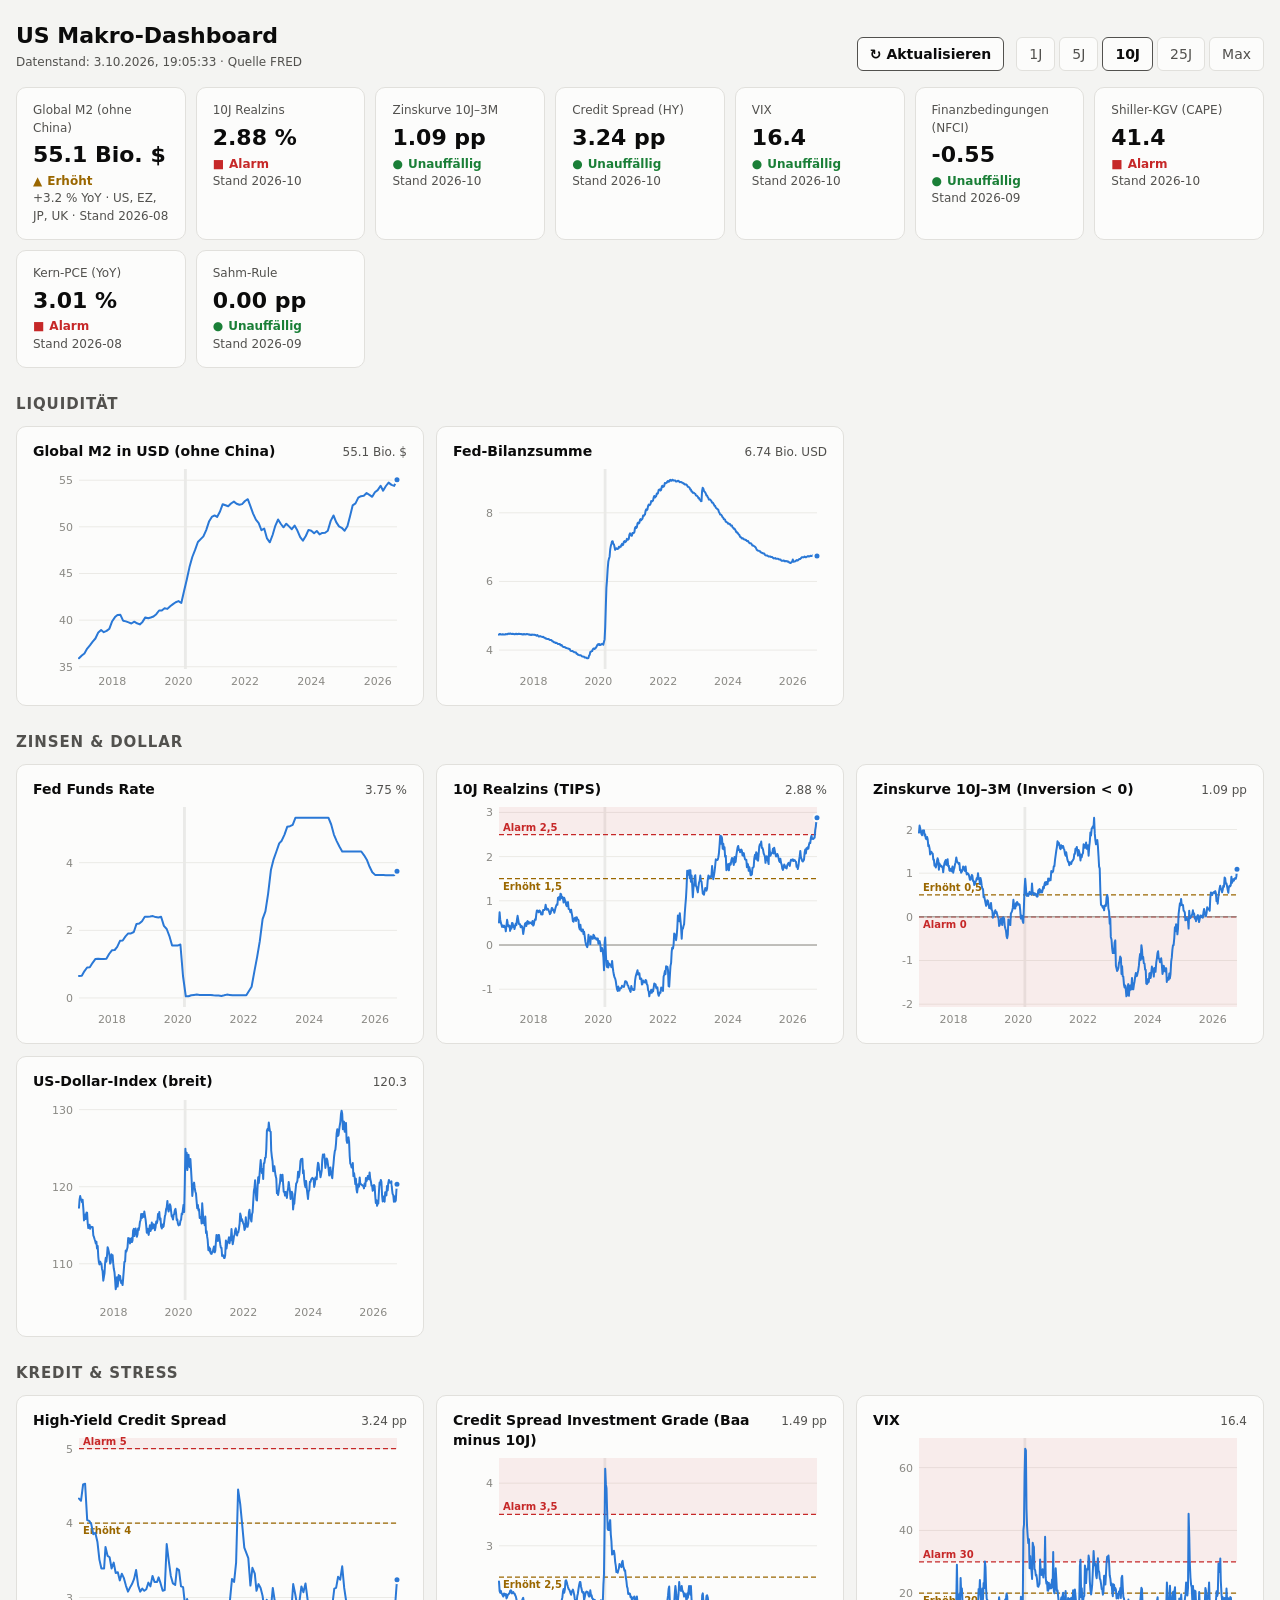
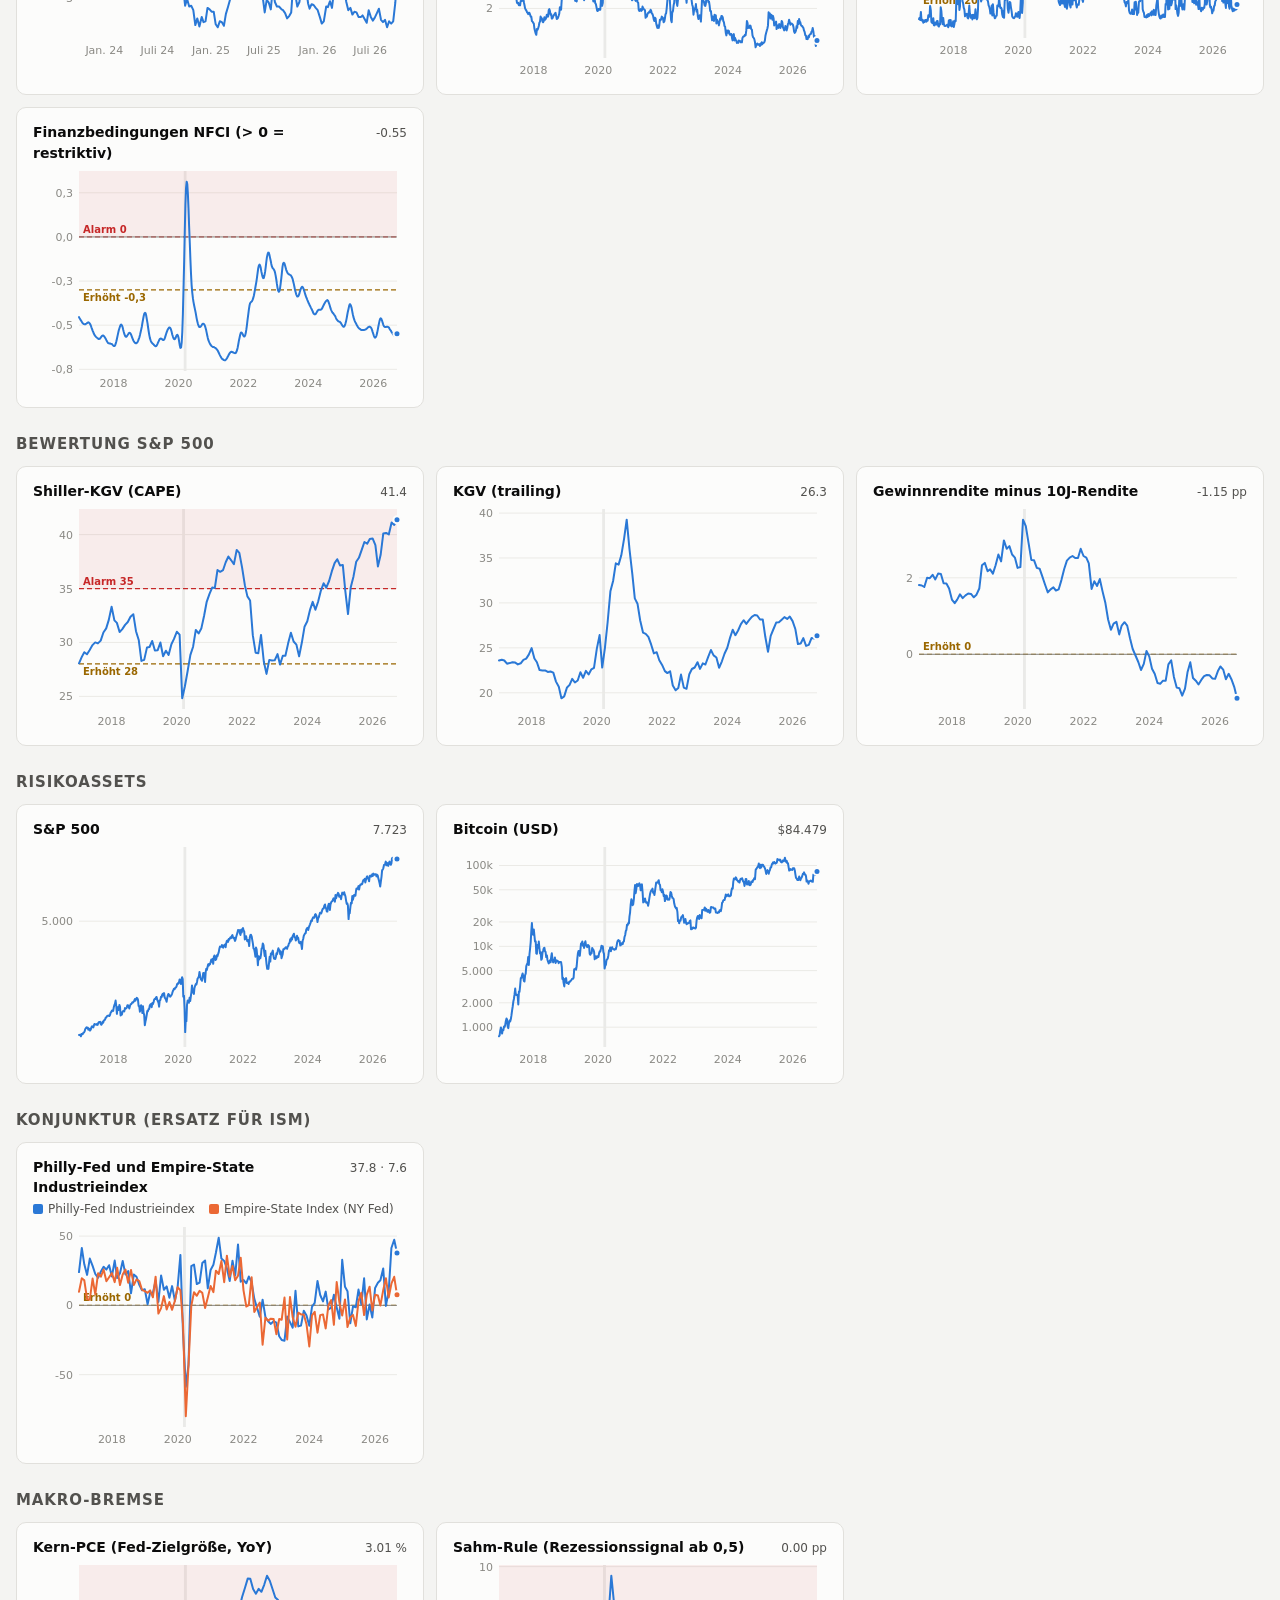
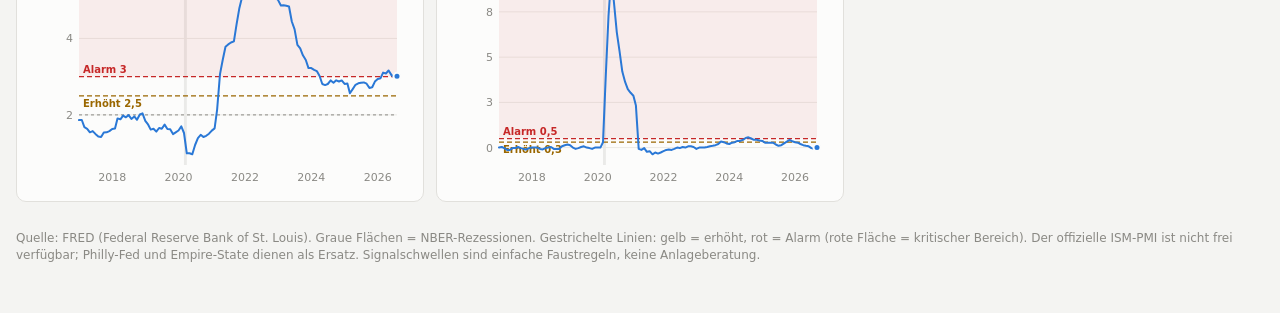
==== commit a544c142: "Add investment grade credit spread (Baa minus 10Y) with long history Co-Authored-By: Claude Sonnet 5" ====
--- a/macro-dashboard/index.html
+++ b/macro-dashboard/index.html
@@ -106,6 +106,7 @@
   ]},
   { title: "Kredit & Stress", charts: [
     { title: "High-Yield Credit Spread", series: ["BAMLH0A0HYM2"], fmt: v => v.toFixed(2) + " pp" },
+    { title: "Credit Spread Investment Grade (Baa minus 10J)", series: ["BAA10Y"], fmt: v => v.toFixed(2) + " pp" },
     { title: "VIX", series: ["VIXCLS"], fmt: v => v.toFixed(1) },
     { title: "Finanzbedingungen NFCI (> 0 = restriktiv)", series: ["NFCI"], fmt: v => v.toFixed(2), zero: true },
   ]},
@@ -133,6 +134,7 @@
   DFII10: { warn: 1.5, crit: 2.5, dir: "up" },
   T10Y3M: { warn: 0.5, crit: 0, dir: "down" },
   BAMLH0A0HYM2: { warn: 4, crit: 5, dir: "up" },
+  BAA10Y: { warn: 2.5, crit: 3.5, dir: "up" },
   VIXCLS: { warn: 20, crit: 30, dir: "up" },
   NFCI: { warn: -0.3, crit: 0, dir: "up" },
   SPX_CAPE: { warn: 28, crit: 35, dir: "up" },
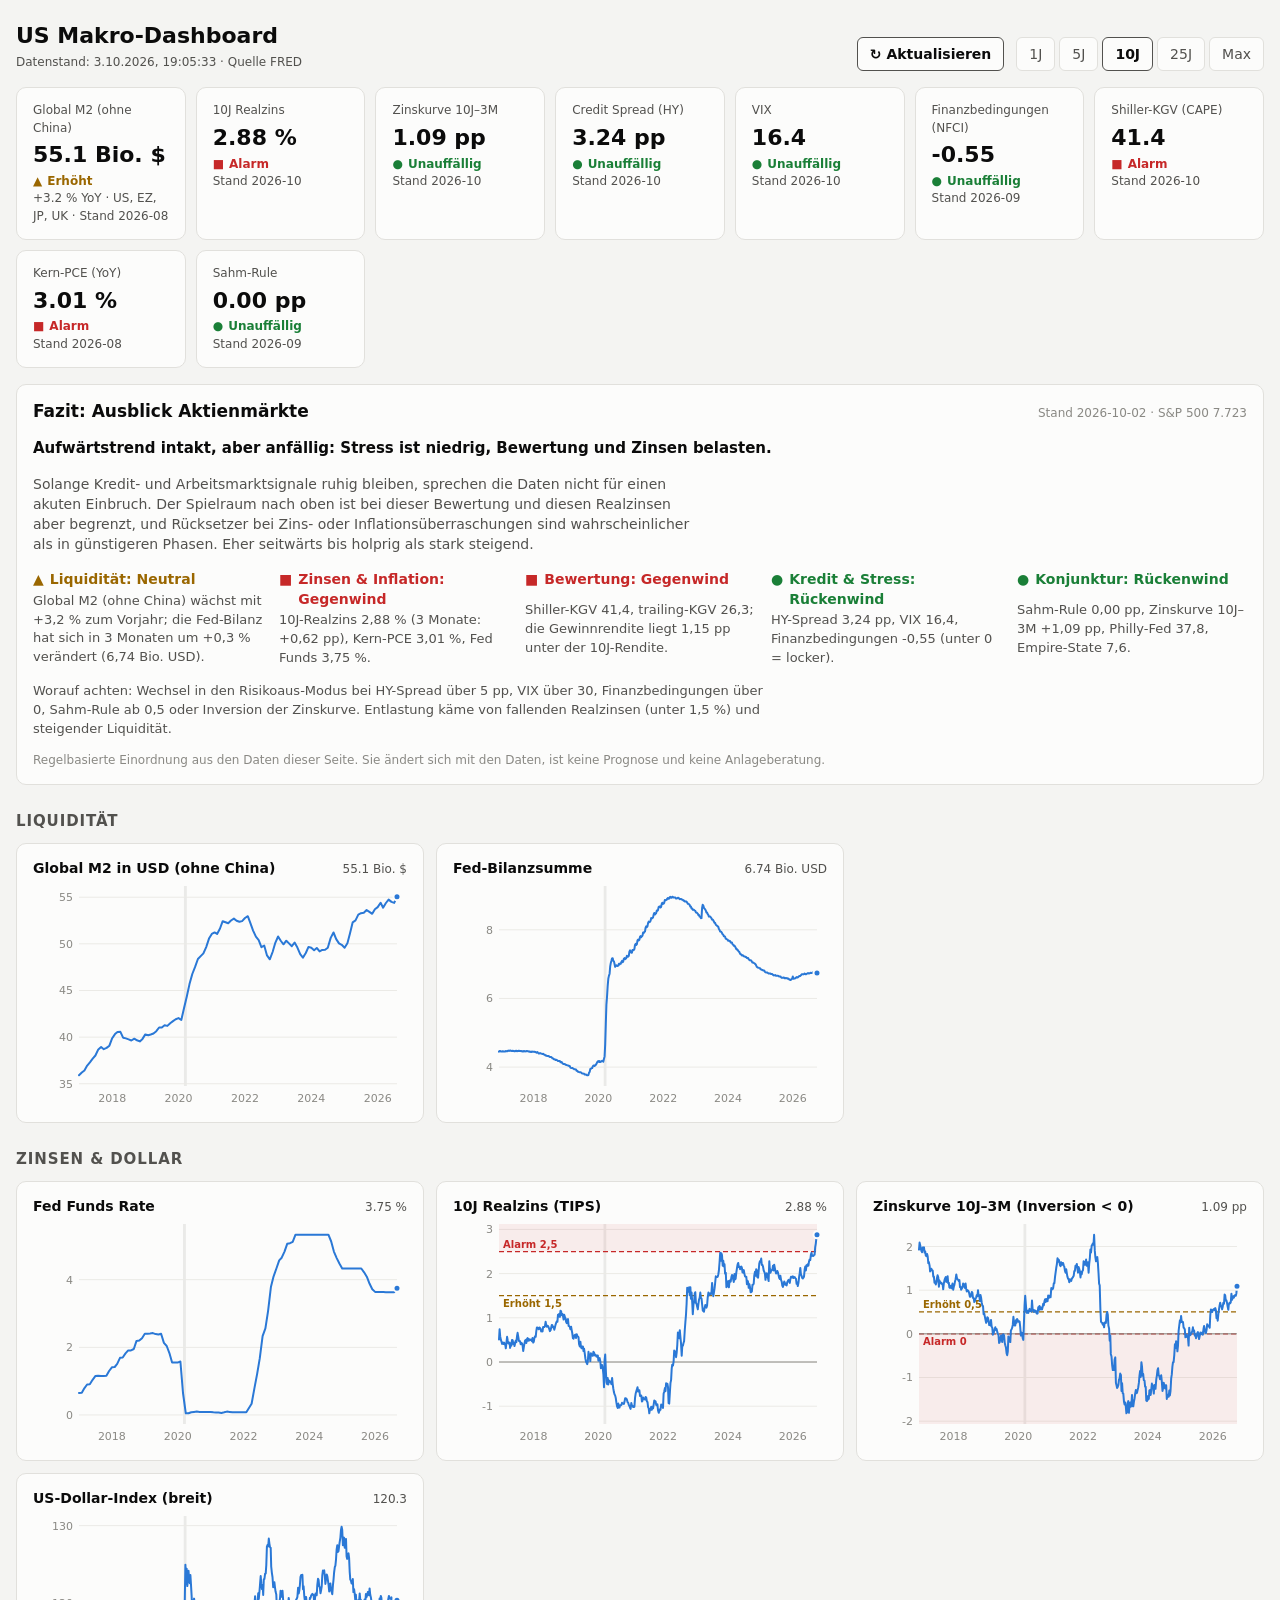
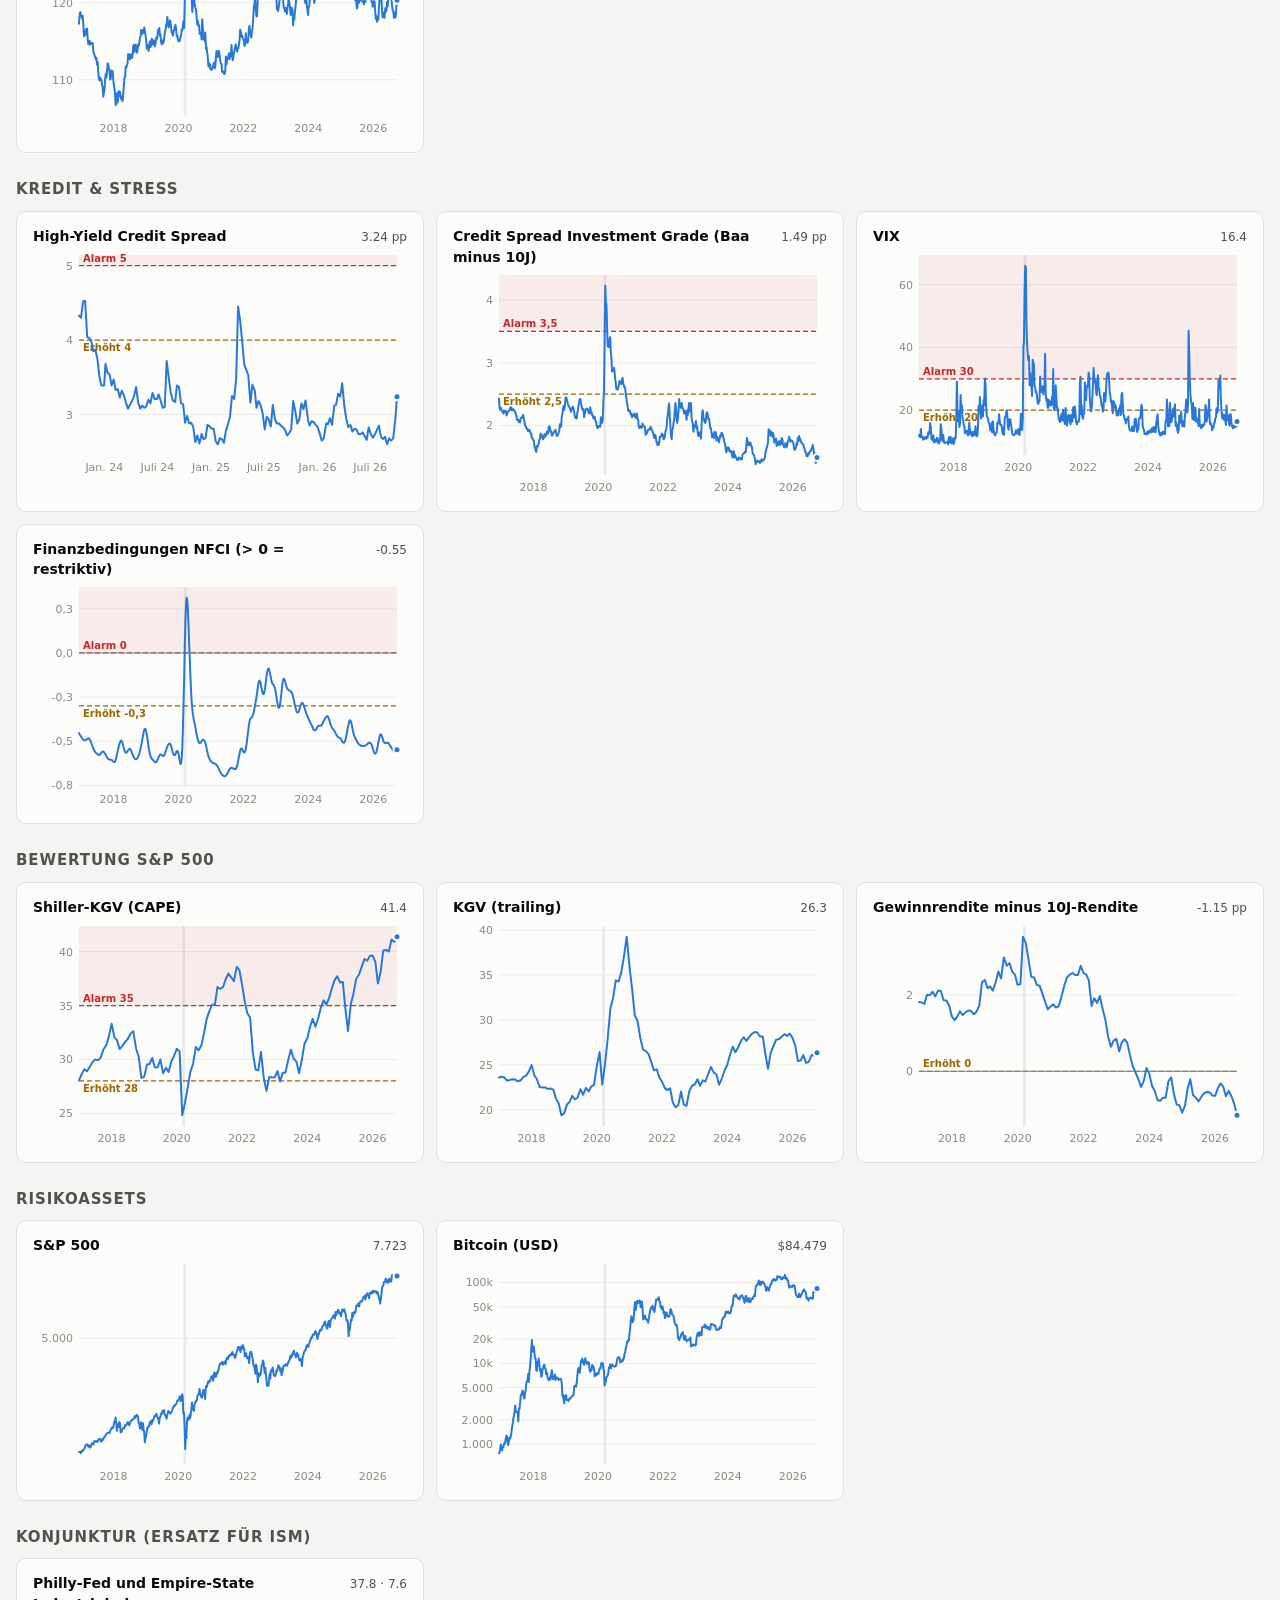
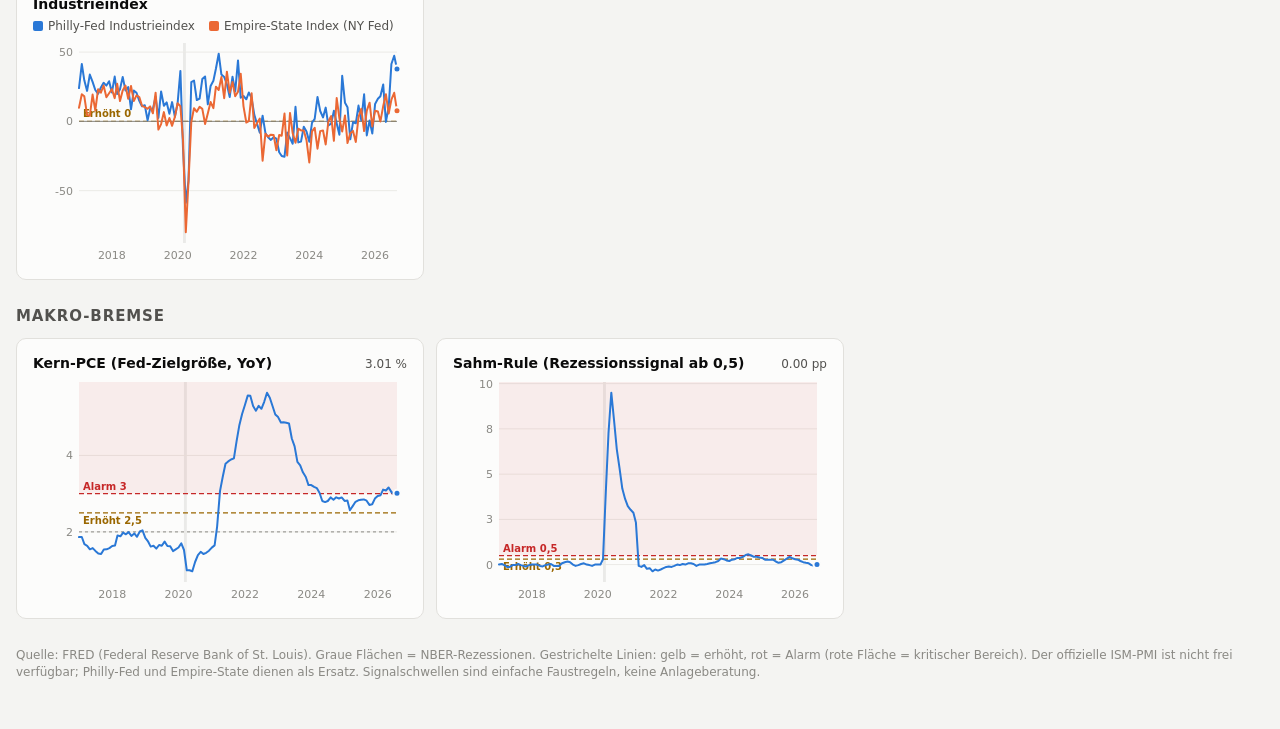
==== commit 669f77c6: "Add rule-based conclusion with outlook for equity markets Co-Authored-By: Claude Sonnet 5.5 <noreply" ====
--- a/macro-dashboard/index.html
+++ b/macro-dashboard/index.html
@@ -38,6 +38,18 @@
   header { display: flex; flex-wrap: wrap; gap: 12px 24px; align-items: end; justify-content: space-between; margin-bottom: 16px; }
   h1 { font-size: 22px; margin: 0; }
   .sub { color: var(--text-secondary); font-size: 12px; margin-top: 2px; }
+  .fazit { margin: -4px 0 20px; display: grid; gap: 14px; }
+  .fazit h2 { margin: 0; color: var(--text-primary); text-transform: none; letter-spacing: 0; font-size: 17px; }
+  .fazit .head { display: flex; flex-wrap: wrap; gap: 6px 12px; align-items: baseline; justify-content: space-between; }
+  .fazit .asof { color: var(--text-muted); font-size: 12px; }
+  .fazit .verdict { font-size: 15px; font-weight: 600; margin: 0; max-width: 75ch; text-wrap: balance; }
+  .fazit .outlook { margin: 0; max-width: 75ch; color: var(--text-secondary); }
+  .drivers { display: grid; grid-template-columns: repeat(auto-fit, minmax(230px, 1fr)); gap: 10px 16px; margin: 0; padding: 0; list-style: none; }
+  .drivers li { display: grid; gap: 2px; min-width: 0; }
+  .drivers .dn { font-weight: 600; display: flex; gap: 6px; align-items: baseline; }
+  .drivers .dt { color: var(--text-secondary); font-size: 13px; }
+  .watch { color: var(--text-secondary); font-size: 13px; margin: 0; max-width: 90ch; }
+  .fazit .note { color: var(--text-muted); font-size: 12px; margin: 0; }
   .toolbar { display: flex; flex-wrap: wrap; gap: 8px 12px; align-items: center; }
   .refresh { background: var(--surface-1); color: var(--text-primary); border: 1px solid var(--text-secondary);
              padding: 6px 12px; border-radius: 6px; cursor: pointer; font: inherit; font-weight: 600; }
@@ -86,6 +98,7 @@
   </header>
 
   <section class="signals" id="signals" aria-label="Signale"></section>
+  <section class="card fazit" id="fazit" aria-label="Fazit"></section>
   <div id="panels"></div>
 
   <footer>Quelle: FRED (Federal Reserve Bank of St. Louis). Graue Flächen = NBER-Rezessionen. Gestrichelte Linien: gelb = erhöht, rot = Alarm (rote Fläche = kritischer Bereich). Der offizielle ISM-PMI ist nicht frei verfügbar; Philly-Fed und Empire-State dienen als Ersatz. Signalschwellen sind einfache Faustregeln, keine Anlageberatung.</footer>
@@ -379,6 +392,75 @@
   };
 }
 
+
+// ---- Fazit: regelbasierte Einordnung aus den Daten (keine Prognose) ----
+const TONE = { good: ["●", "Rückenwind"], warn: ["▲", "Neutral"], crit: ["■", "Gegenwind"] };
+const RANK = { good: 0, warn: 1, crit: 2 };
+const worst = (...s) => s.reduce((a, b) => RANK[b] > RANK[a] ? b : a, "good");
+const num = (v, d = 1) => v.toLocaleString("de-DE", { minimumFractionDigits: d, maximumFractionDigits: d });
+const sgn = (v, d = 1) => (v >= 0 ? "+" : "−") + num(Math.abs(v), d);
+
+function valueAgo(id, days) {
+  const pts = DATA.series[id].points, end = new Date(last(DATA.series[id])[0]);
+  end.setDate(end.getDate() - days);
+  const iso = end.toISOString().slice(0, 10);
+  let p = pts[0];
+  for (const q of pts) { if (q[0] <= iso) p = q; else break; }
+  return p[1];
+}
+
+function renderFazit() {
+  const v = id => last(DATA.series[id])[1];
+  const st = id => level(LIM[id], v(id));
+  const d3 = id => v(id) - valueAgo(id, 91);
+
+  const m2 = v("GLOBALM2_YOY"), fed3 = (v("WALCL") / valueAgo("WALCL", 91) - 1) * 100;
+  const liq = m2 < 0 ? "crit" : m2 < 4 ? "warn" : "good";
+  const liqTxt = `Global M2 (ohne China) wächst mit ${sgn(m2)} % zum Vorjahr; die Fed-Bilanz hat sich in 3 Monaten um ${sgn(fed3)} % verändert (${num(v("WALCL") / 1e6, 2)} Bio. USD).`;
+
+  const rates = worst(st("DFII10"), st("PCEPILFE"));
+  const ratesTxt = `10J-Realzins ${num(v("DFII10"), 2)} % (3 Monate: ${sgn(d3("DFII10"), 2)} pp), Kern-PCE ${num(v("PCEPILFE"), 2)} %, Fed Funds ${num(v("FEDFUNDS"), 2)} %.`;
+
+  let val = st("SPX_CAPE");
+  if (val === "good" && v("SPX_ERP") <= 0) val = "warn";
+  const valTxt = `Shiller-KGV ${num(v("SPX_CAPE"))}, trailing-KGV ${num(v("SPX_PE"))}; die Gewinnrendite liegt ${num(Math.abs(v("SPX_ERP")), 2)} pp ${v("SPX_ERP") < 0 ? "unter" : "über"} der 10J-Rendite.`;
+
+  const stress = worst(st("BAMLH0A0HYM2"), st("VIXCLS"), st("NFCI"));
+  const stressTxt = `HY-Spread ${num(v("BAMLH0A0HYM2"), 2)} pp, VIX ${num(v("VIXCLS"))}, Finanzbedingungen ${num(v("NFCI"), 2)} (unter 0 = locker).`;
+
+  const macro = worst(st("SAHMREALTIME"), st("T10Y3M"));
+  const macroTxt = `Sahm-Rule ${num(v("SAHMREALTIME"), 2)} pp, Zinskurve 10J–3M ${sgn(v("T10Y3M"), 2)} pp, Philly-Fed ${num(v("GACDFSA066MSFRBPHI"))}, Empire-State ${num(v("GACDISA066MSFRBNY"))}.`;
+
+  const drivers = [["Liquidität", liq, liqTxt], ["Zinsen & Inflation", rates, ratesTxt], ["Bewertung", val, valTxt],
+                   ["Kredit & Stress", stress, stressTxt], ["Konjunktur", macro, macroTxt]];
+  const tail = drivers.filter(d => d[1] === "good").length, head = drivers.filter(d => d[1] === "crit").length;
+
+  let verdict, outlook;
+  if (stress === "crit" || macro === "crit") {
+    verdict = "Risikoscheu: Stress- oder Rezessionssignale sind aktiv.";
+    outlook = "Wenn Kreditspreads, Volatilität oder Arbeitsmarkt kippen, folgen Aktienmärkte typischerweise mit Verzögerung nach. Das spricht für Vorsicht, solange diese Signale nicht abklingen.";
+  } else if (head >= 2 && stress === "good" && macro === "good") {
+    verdict = "Aufwärtstrend intakt, aber anfällig: Stress ist niedrig, Bewertung und Zinsen belasten.";
+    outlook = "Solange Kredit- und Arbeitsmarktsignale ruhig bleiben, sprechen die Daten nicht für einen akuten Einbruch. Der Spielraum nach oben ist bei dieser Bewertung und diesen Realzinsen aber begrenzt, und Rücksetzer bei Zins- oder Inflationsüberraschungen sind wahrscheinlicher als in günstigeren Phasen. Eher seitwärts bis holprig als stark steigend.";
+  } else if (head === 0 && tail >= 3) {
+    verdict = "Konstruktiv: Liquidität, Zinsen und Stresslage stützen Risikoassets.";
+    outlook = "Die Daten sprechen für ein günstiges Umfeld. Der Hauptrisikofaktor wäre ein Umschwung bei Zinsen oder Spreads.";
+  } else {
+    verdict = "Gemischtes Bild: Rückenwind und Gegenwind halten sich ungefähr die Waage.";
+    outlook = "Die Daten geben keine klare Richtung vor. Entscheidend sind die nächsten Veränderungen bei Realzinsen, Credit Spreads und Liquidität.";
+  }
+
+  const watch = `Worauf achten: Wechsel in den Risikoaus-Modus bei HY-Spread über ${LIM.BAMLH0A0HYM2.crit.toLocaleString("de-DE")} pp, VIX über ${LIM.VIXCLS.crit.toLocaleString("de-DE")}, Finanzbedingungen über ${LIM.NFCI.crit.toLocaleString("de-DE")}, Sahm-Rule ab ${LIM.SAHMREALTIME.crit.toLocaleString("de-DE")} oder Inversion der Zinskurve. Entlastung käme von fallenden Realzinsen (unter ${LIM.DFII10.warn.toLocaleString("de-DE")} %) und steigender Liquidität.`;
+
+  document.getElementById("fazit").innerHTML = `
+    <div class="head"><h2>Fazit: Ausblick Aktienmärkte</h2><span class="asof">Stand ${last(DATA.series.SP500)[0]} · S&amp;P 500 ${num(v("SP500"), 0)}</span></div>
+    <p class="verdict">${verdict}</p>
+    <p class="outlook">${outlook}</p>
+    <ul class="drivers">${drivers.map(([n, s, t]) => `<li><span class="dn s-${s}"><span aria-hidden="true">${TONE[s][0]}</span>${n}: ${TONE[s][1]}</span><span class="dt">${t}</span></li>`).join("")}</ul>
+    <p class="watch">${watch}</p>
+    <p class="note">Regelbasierte Einordnung aus den Daten dieser Seite. Sie ändert sich mit den Daten, ist keine Prognose und keine Anlageberatung.</p>`;
+}
+
 const stamp = (msg, err) => {
   const el = document.getElementById("updated");
   el.className = "sub" + (err ? " err" : "");
@@ -394,7 +476,7 @@
     const d = await r.json();
     const changed = !DATA || d.updated !== DATA.updated;
     DATA = d;
-    if (changed || !manual) { computeRecessions(); renderSignals(); buildLayout(); drawCharts(); }
+    if (changed || !manual) { computeRecessions(); renderSignals(); renderFazit(); buildLayout(); drawCharts(); }
     stamp("Datenstand: " + new Date(d.updated).toLocaleString("de-DE") + " · Quelle FRED" +
       (manual ? (changed ? " · aktualisiert" : " · bereits aktuell") : ""));
   } catch (e) {
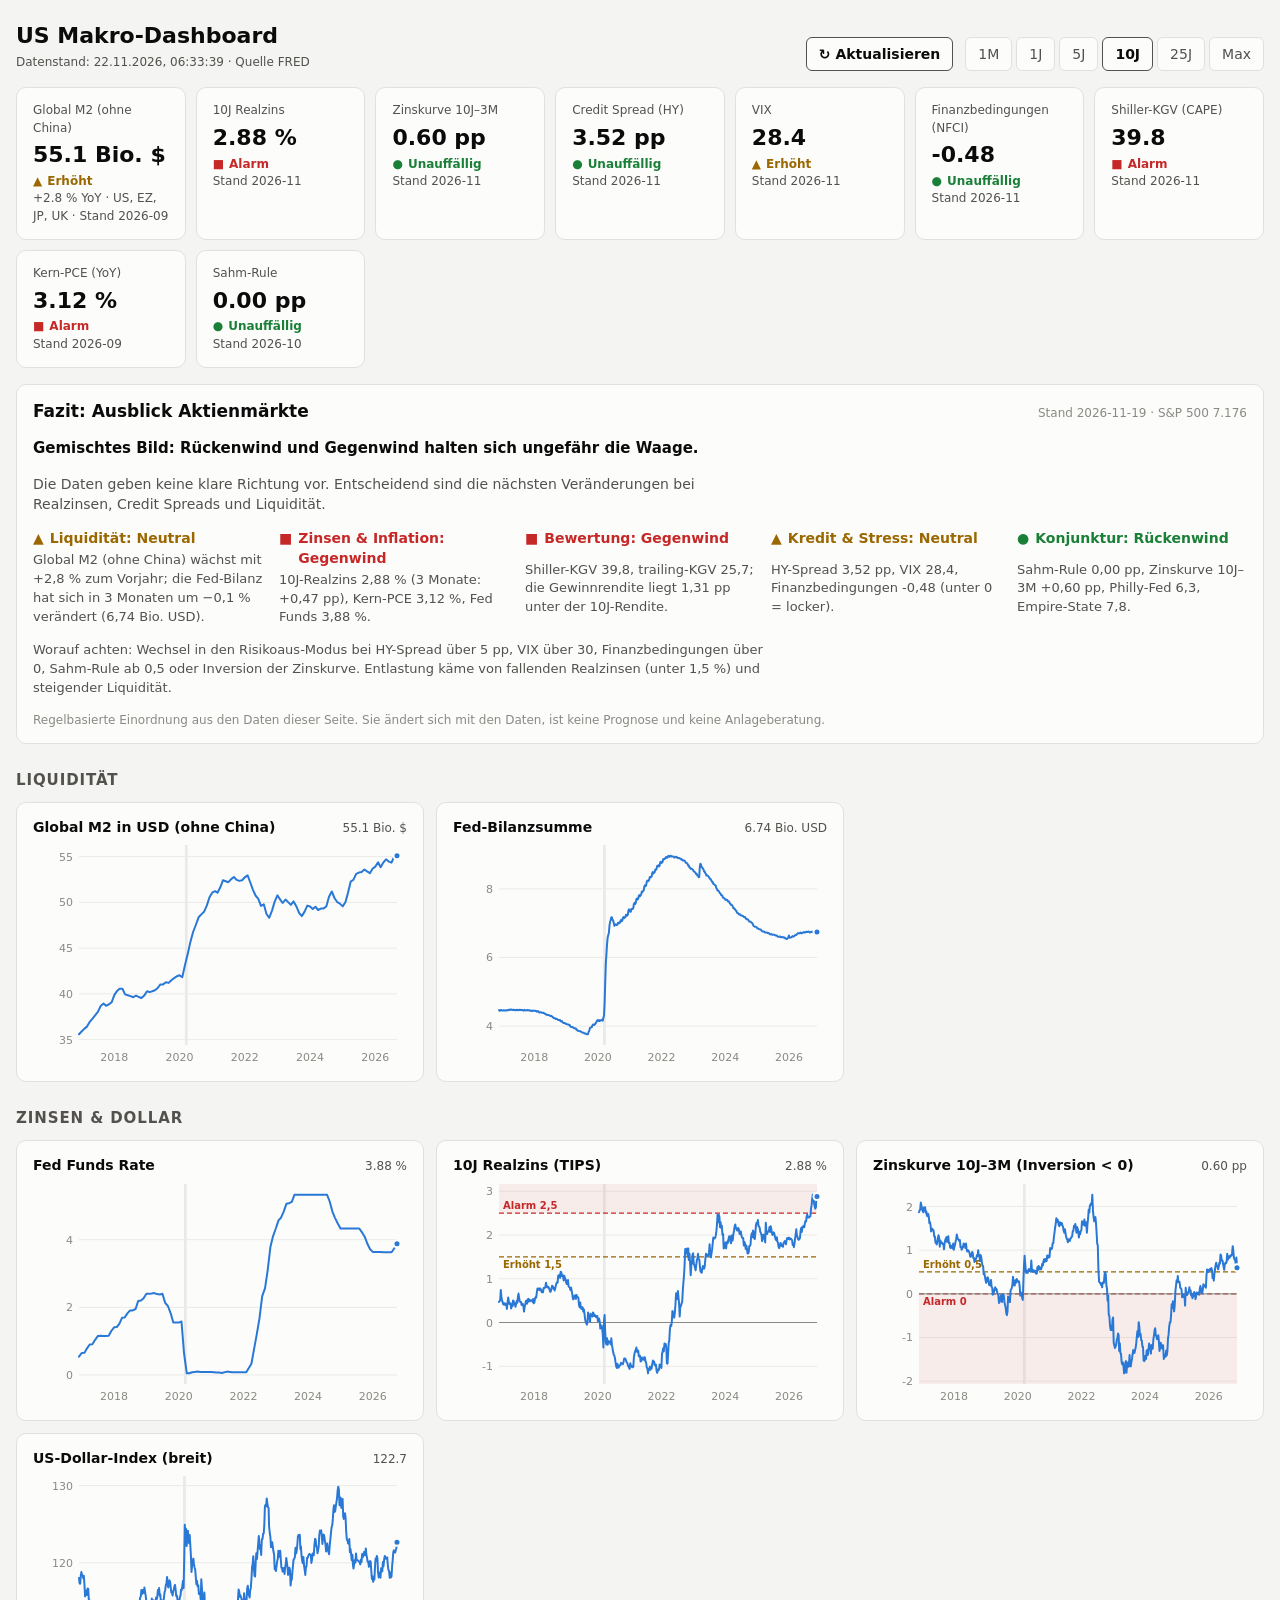
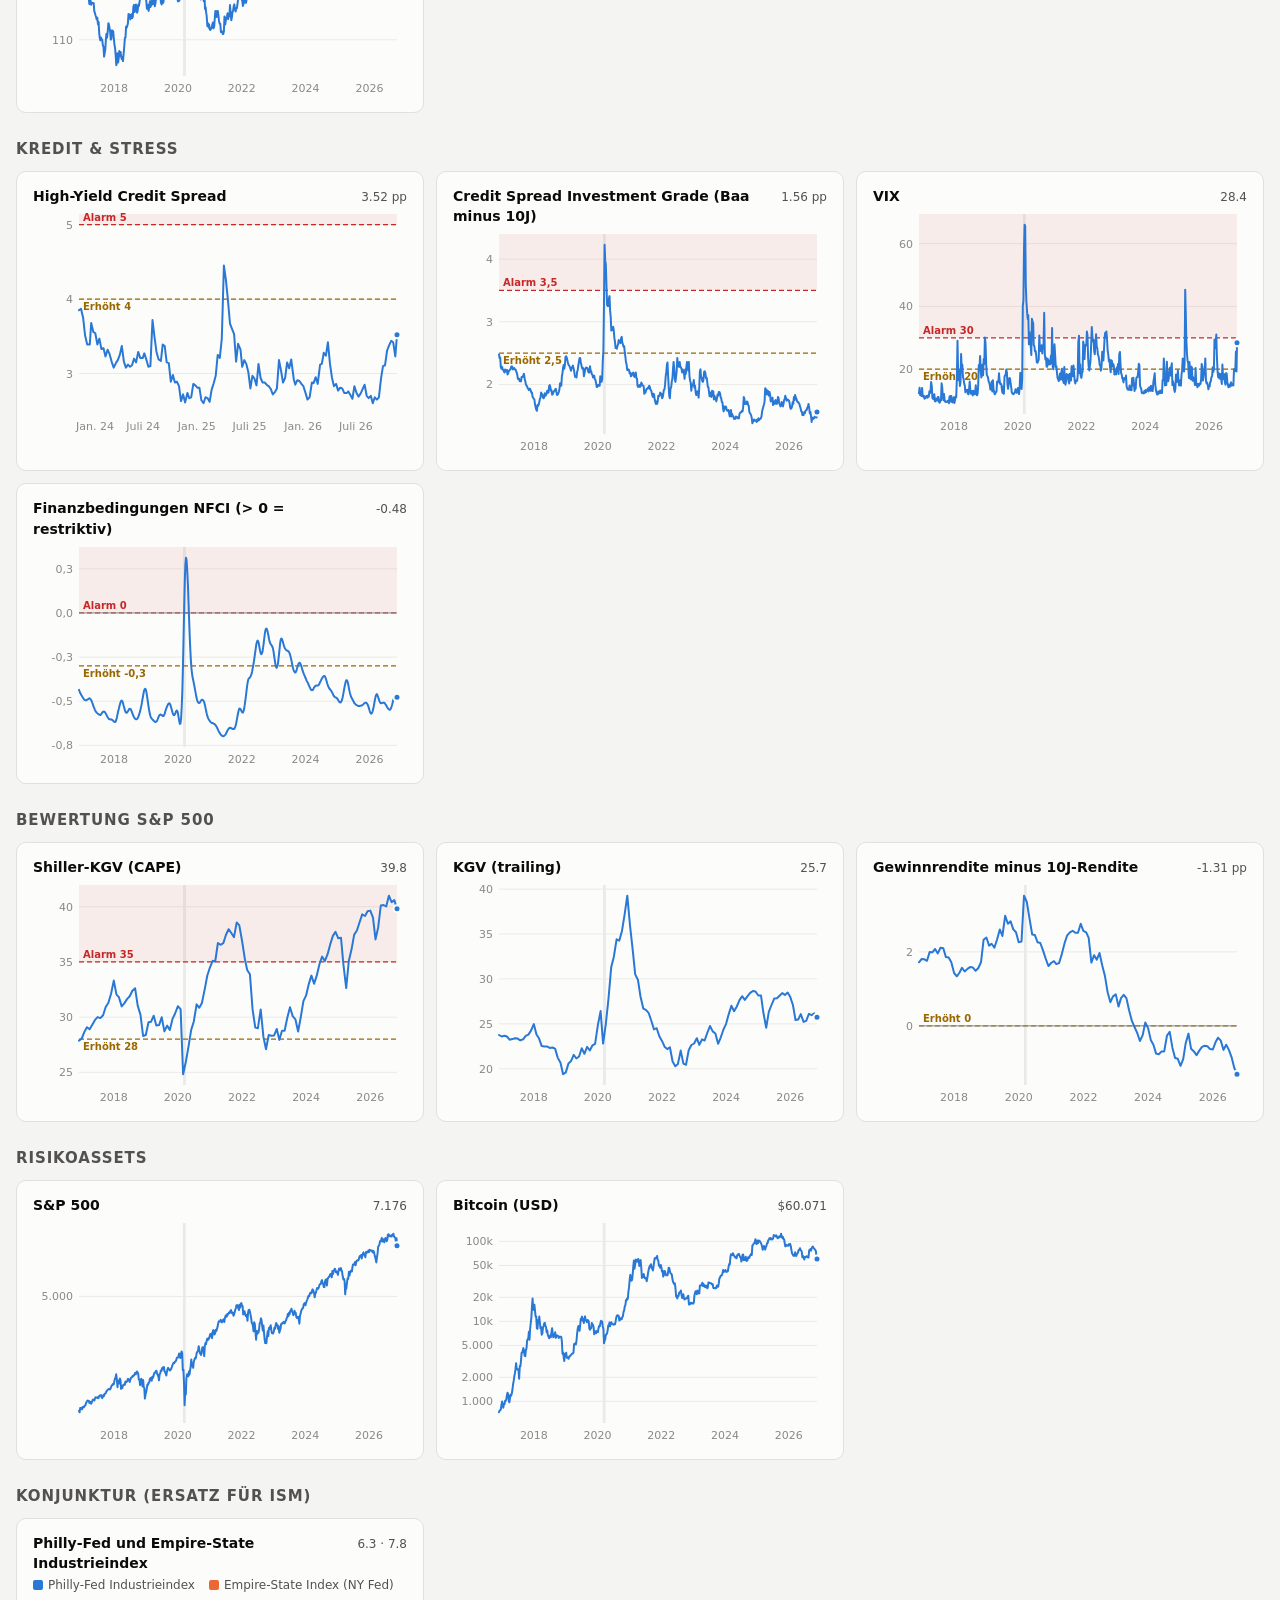
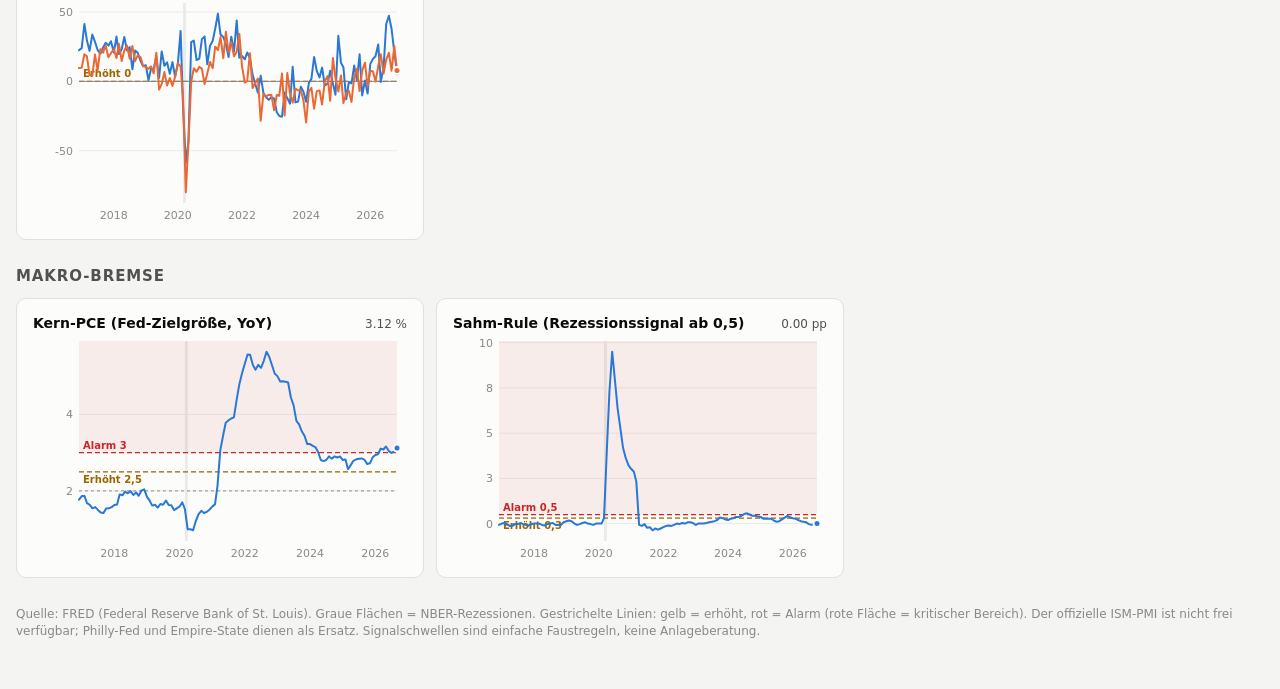
==== commit 126f2873: "Add 1-month view anchored to latest data; keep sparse series visible; refresh data Co-Authored-By: C" ====
--- a/macro-dashboard/index.html
+++ b/macro-dashboard/index.html
@@ -174,9 +174,9 @@
   ["Sahm-Rule", "SAHMREALTIME", v => v.toFixed(2) + " pp", v => level(LIM.SAHMREALTIME, v)],
 ];
 const STATE = { good: ["●", "Unauffällig"], warn: ["▲", "Erhöht"], crit: ["■", "Alarm"] };
-const RANGES = [["1J", 1], ["5J", 5], ["10J", 10], ["25J", 25], ["Max", 0]];
-
-let DATA, rangeYears = 10, recessions = [];
+const RANGES = [["1M", 1], ["1J", 12], ["5J", 60], ["10J", 120], ["25J", 300], ["Max", 0]];  // Monate
+
+let DATA, rangeMonths = 120, recessions = [];
 const css = n => getComputedStyle(document.documentElement).getPropertyValue(n).trim();
 const last = s => s.points[s.points.length - 1];
 
@@ -189,9 +189,11 @@
   if (start) recessions.push([start, pts[pts.length - 1][0]]);
 }
 
+// Der Zeitraum endet am jüngsten Datenpunkt (nicht am heutigen Datum), sonst bleiben veraltete Daten leer.
 function fromDate() {
-  if (!rangeYears) return "0000-01-01";
-  const d = new Date(); d.setFullYear(d.getFullYear() - rangeYears);
+  if (!rangeMonths) return "0000-01-01";
+  const end = Object.values(DATA.series).reduce((m, s) => { const d = last(s)[0]; return d > m ? d : m; }, "0000-01-01");
+  const d = new Date(end + "T00:00:00Z"); d.setUTCMonth(d.getUTCMonth() - rangeMonths);
   return d.toISOString().slice(0, 10);
 }
 
@@ -244,17 +246,22 @@
   return n;
 }
 
+const isDaily = pts => pts.length > 1 && (pts[1][0] - pts[0][0]) < 9 * 864e5;
+
 function drawChart(host, c, from) {
   host.innerHTML = "";
   const W = Math.max(host.clientWidth, 200), H = host.clientHeight || 230;
   const m = { l: 46, r: 10, t: 8, b: 22 }, iw = W - m.l - m.r, ih = H - m.t - m.b;
+  const MIN_PTS = 3, FALLBACK_PTS = 6;
   const data = c.series.map((id, i) => {
     const s = DATA.series[id];
-    return { id, name: s.name.replace(/ \((YoY|USD Bio\.)\)/, ""), color: `var(--series-${i + 1})`,
-             pts: s.points.filter(([d]) => d >= from).map(([d, v]) => [T(d), v / (c.div || 1), d]) };
+    let raw = s.points.filter(([d]) => d >= from), fallback = false;
+    if (raw.length < MIN_PTS) { raw = s.points.slice(-FALLBACK_PTS); fallback = raw.length > 0; }  // seltene Veröffentlichung
+    return { id, name: s.name.replace(/ \((YoY|USD Bio\.)\)/, ""), color: `var(--series-${i + 1})`, fallback,
+             pts: raw.map(([d, v]) => [T(d), v / (c.div || 1), d]) };
   });
   const all = data.flatMap(s => s.pts);
-  if (!all.length) return;
+  if (!all.length) { host.textContent = "Keine Daten"; return; }
   const x0 = Math.min(...all.map(p => p[0])), x1 = Math.max(...all.map(p => p[0]));
   let ys = all.map(p => p[1]);
   if (c.zero || c.bar) ys.push(0);
@@ -297,9 +304,14 @@
 
   const span = (x1 - x0) / (365.25 * 864e5), step = span > 40 ? 10 : span > 18 ? 5 : span > 8 ? 2 : 1;
   const y0 = new Date(x0).getUTCFullYear(), y1 = new Date(x1).getUTCFullYear();
-  const xlabel = (x, s) => { if (x < m.l || x > W - m.r) return;
+  const xlabel = (x, s) => { if (x < m.l - 4 || x > W - m.r + 4) return;
+    x = Math.min(Math.max(x, m.l + 16), W - m.r - 16);
     el("text", { x, y: H - 6, "text-anchor": "middle", style: "fill:var(--text-muted)", "font-size": 11 }, svg).textContent = s; };
-  if (span < 3) {  // kurze Zeiträume: Monatsmarken
+  if (span < 0.3) {  // sehr kurz: Tagesmarken
+    const days = (x1 - x0) / 864e5, stepDays = days <= 10 ? 2 : days <= 35 ? 7 : 14;
+    for (let t = x0; t <= x1 + 1; t += stepDays * 864e5)
+      xlabel(X(t), new Date(t).toLocaleDateString("de-DE", { day: "2-digit", month: "2-digit", timeZone: "UTC" }));
+  } else if (span < 3) {  // kurze Zeiträume: Monatsmarken
     const every = span < 1.5 ? 2 : span < 2 ? 4 : 6, d0 = new Date(x0);
     for (let k = 0, mo = d0.getUTCFullYear() * 12 + d0.getUTCMonth() + 1; k < 40; k++, mo++) {
       if (mo % every) continue;
@@ -336,10 +348,18 @@
     } else {
       const d = s.pts.map((p, i) => (i ? "L" : "M") + X(p[0]).toFixed(1) + " " + Y(p[1]).toFixed(1)).join("");
       el("path", { d, fill: "none", style: `stroke:${s.color}`, "stroke-width": 2, "stroke-linejoin": "round", "stroke-linecap": "round" }, svg);
+      if (s.pts.length <= 12) s.pts.forEach(p => el("circle", { cx: X(p[0]), cy: Y(p[1]), r: 2.5, style: `fill:${s.color}` }, svg));
       const lp = s.pts[s.pts.length - 1];
       el("circle", { cx: X(lp[0]), cy: Y(lp[1]), r: 3.5, style: `fill:${s.color};stroke:var(--surface-1)`, "stroke-width": 2 }, svg);
     }
   });
+
+  const fb = data.filter(s => s.fallback);
+  if (fb.length) {
+    const gap = (fb[0].pts[fb[0].pts.length - 1][0] - fb[0].pts[0][0]) / 864e5 / Math.max(fb[0].pts.length - 1, 1);
+    el("text", { x: W - m.r, y: m.t + 10, "text-anchor": "end", style: "fill:var(--text-muted)", "font-size": 10 }, svg)
+      .textContent = `${fb[0].pts.length} letzte Werte · ${gap > 80 ? "vierteljährlich" : "monatlich"} veröffentlicht`;
+  }
 
   // Hover: Fadenkreuz und Tooltip
   const cross = el("line", { y1: m.t, y2: m.t + ih, style: "stroke:var(--text-secondary)", "stroke-width": 1, visibility: "hidden" }, svg);
@@ -359,7 +379,7 @@
     const cx = X(rows[0].p[0]);
     cross.setAttribute("x1", cx); cross.setAttribute("x2", cx); cross.setAttribute("visibility", "visible");
     rows.forEach((row, i) => { dots[i].setAttribute("cx", X(row.p[0])); dots[i].setAttribute("cy", Y(row.p[1])); dots[i].setAttribute("visibility", c.bar ? "hidden" : "visible"); });
-    const date = new Date(rows[0].p[0]).toLocaleDateString("de-DE", { year: "numeric", month: "short", day: rows[0].s.pts.length > 400 ? "numeric" : undefined, timeZone: "UTC" });
+    const date = new Date(rows[0].p[0]).toLocaleDateString("de-DE", { year: "numeric", month: "short", day: rows[0].p[0] && isDaily(rows[0].s.pts) ? "numeric" : undefined, timeZone: "UTC" });
     tip.innerHTML = `<div class="tip-d">${date}</div>` + rows.map(({ s, p }) =>
       `<div><i style="background:${s.color}"></i>${data.length > 1 ? s.name + ": " : ""}<b>${c.fmt(p[1])}</b></div>`).join("");
     tip.hidden = false;
@@ -382,11 +402,11 @@
 
 function buildRanges() {
   const el = document.getElementById("ranges");
-  el.innerHTML = RANGES.map(([l, y]) => `<button data-y="${y}" aria-pressed="${y === rangeYears}">${l}</button>`).join("");
+  el.innerHTML = RANGES.map(([l, mo]) => `<button data-m="${mo}" aria-pressed="${mo === rangeMonths}">${l}</button>`).join("");
   el.onclick = e => {
     const b = e.target.closest("button"); if (!b) return;
     if (!DATA) return;
-    rangeYears = +b.dataset.y;
+    rangeMonths = +b.dataset.m;
     el.querySelectorAll("button").forEach(x => x.setAttribute("aria-pressed", x === b));
     drawCharts();
   };
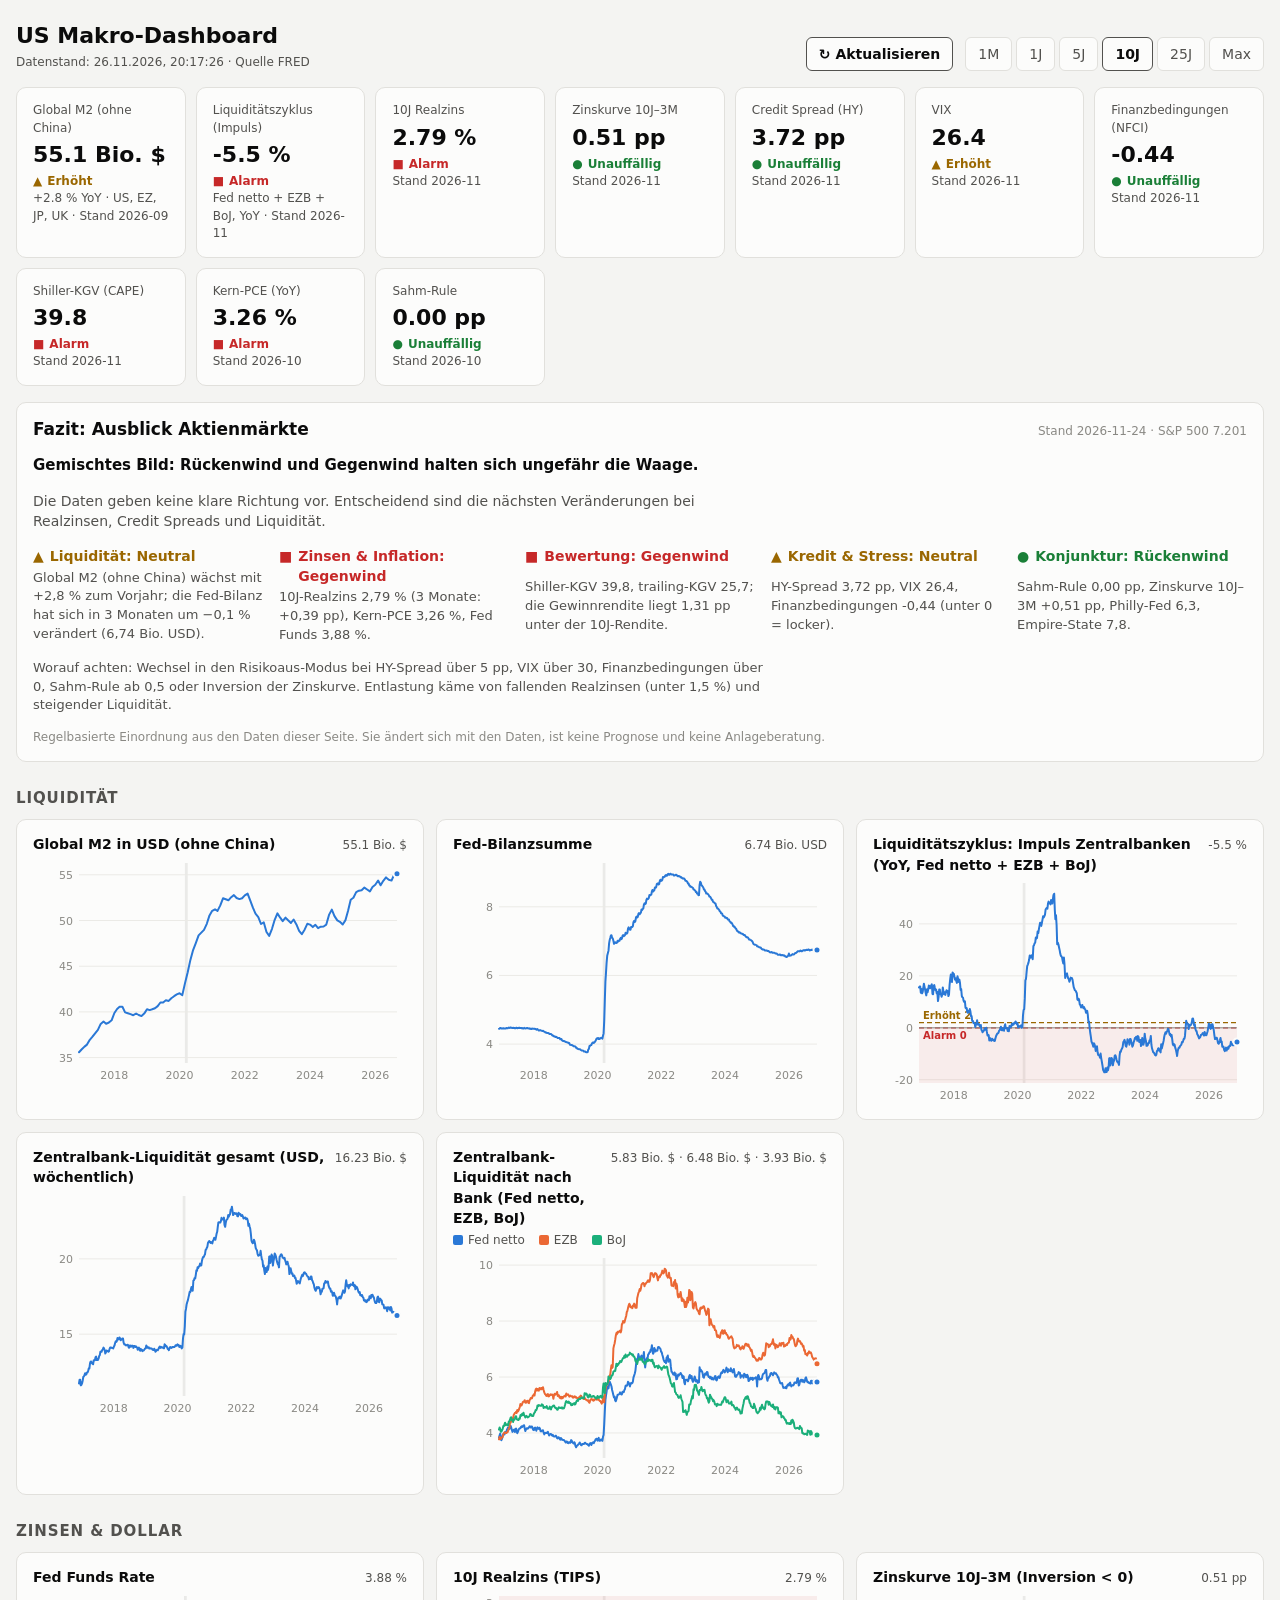
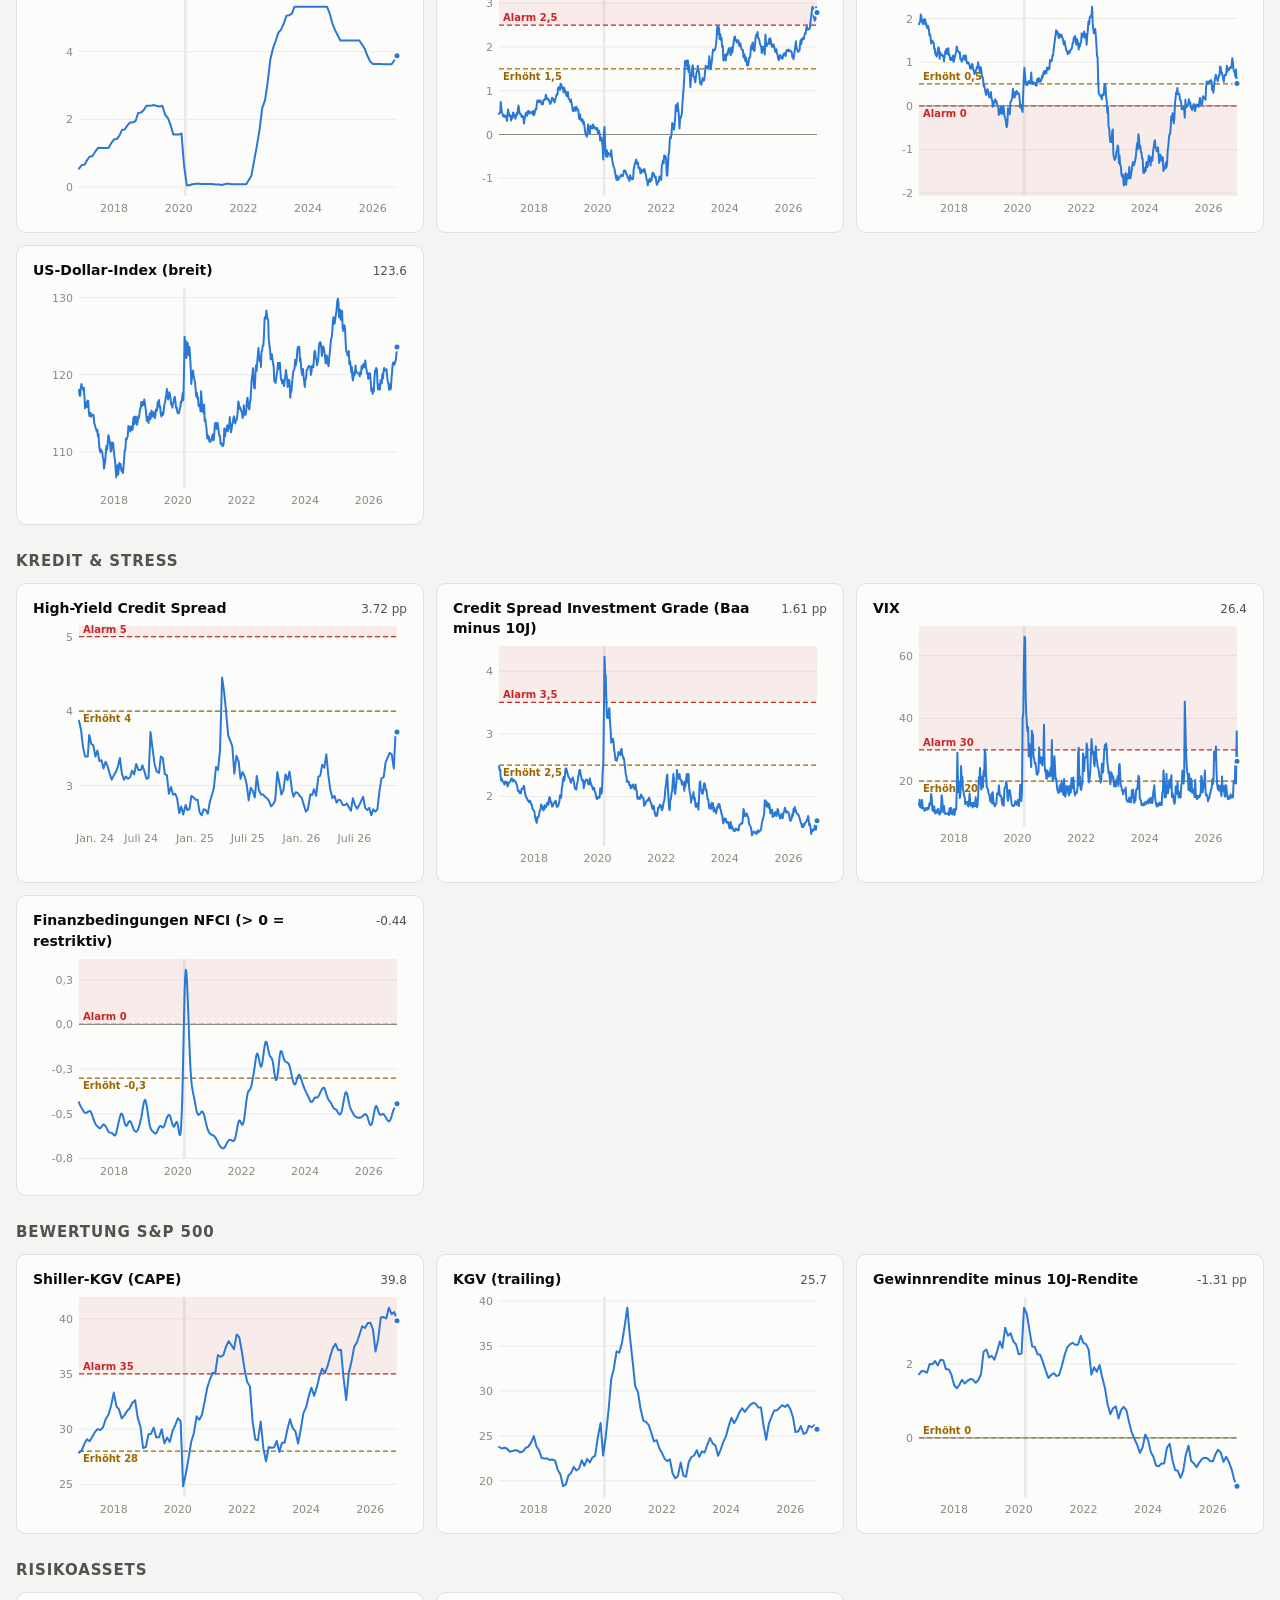
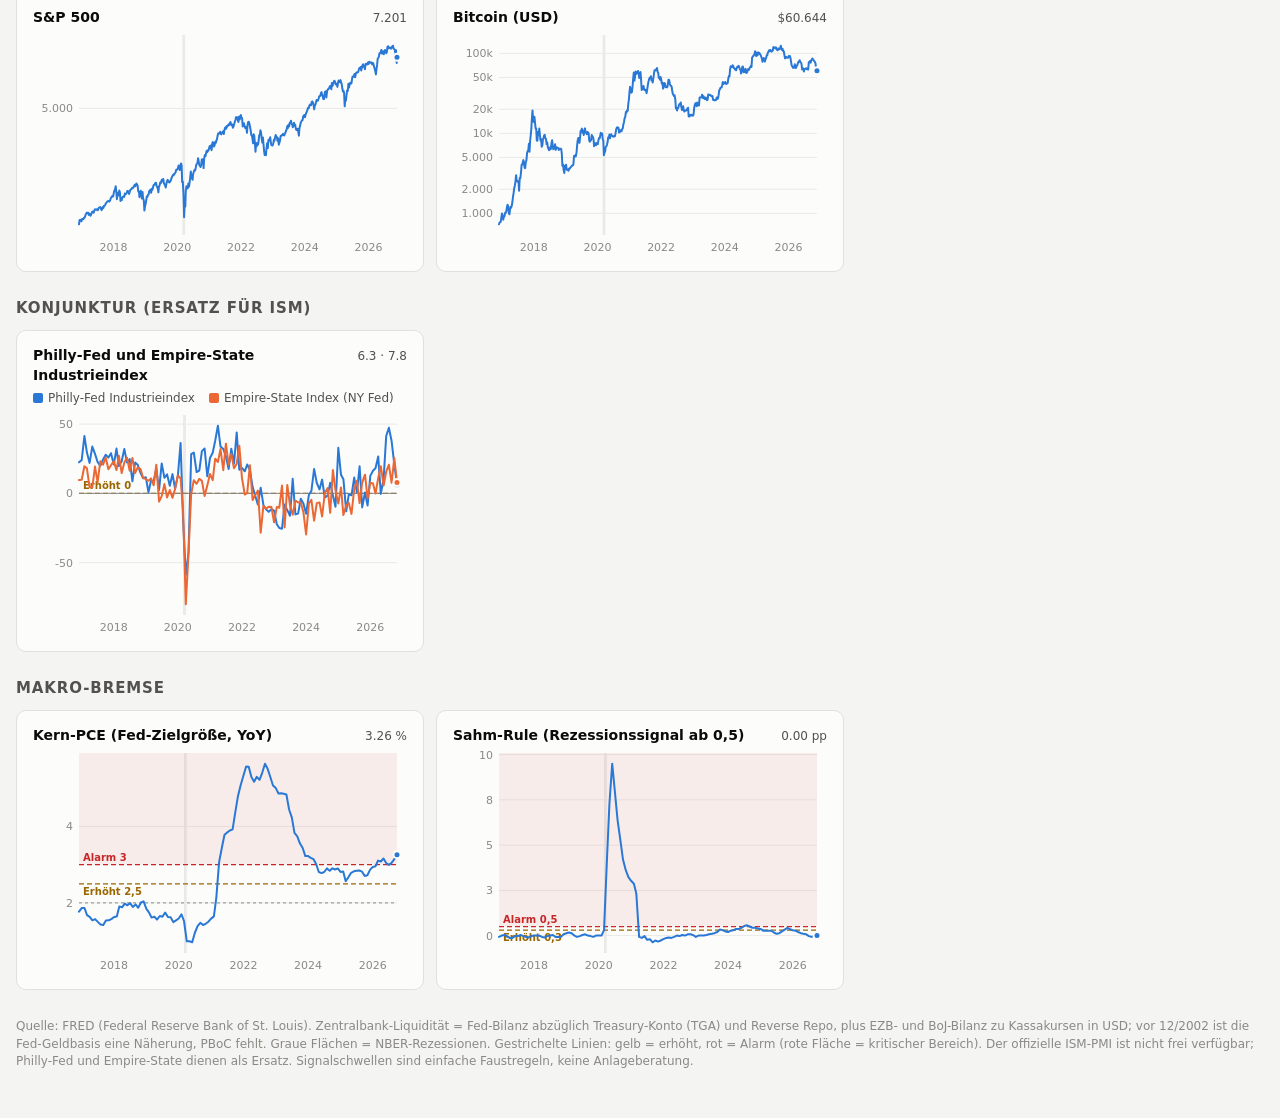
==== commit a20388d5: "Add central bank liquidity loader (liq.json) and adopt liquidity panel; update workflow to commit al" ====
--- a/macro-dashboard/index.html
+++ b/macro-dashboard/index.html
@@ -85,6 +85,7 @@
 </style>
 </head>
 <body>
+
 <div class="wrap">
   <header>
     <div>
@@ -101,7 +102,7 @@
   <section class="card fazit" id="fazit" aria-label="Fazit"></section>
   <div id="panels"></div>
 
-  <footer>Quelle: FRED (Federal Reserve Bank of St. Louis). Graue Flächen = NBER-Rezessionen. Gestrichelte Linien: gelb = erhöht, rot = Alarm (rote Fläche = kritischer Bereich). Der offizielle ISM-PMI ist nicht frei verfügbar; Philly-Fed und Empire-State dienen als Ersatz. Signalschwellen sind einfache Faustregeln, keine Anlageberatung.</footer>
+  <footer>Quelle: FRED (Federal Reserve Bank of St. Louis). Zentralbank-Liquidität = Fed-Bilanz abzüglich Treasury-Konto (TGA) und Reverse Repo, plus EZB- und BoJ-Bilanz zu Kassakursen in USD; vor 12/2002 ist die Fed-Geldbasis eine Näherung, PBoC fehlt. Graue Flächen = NBER-Rezessionen. Gestrichelte Linien: gelb = erhöht, rot = Alarm (rote Fläche = kritischer Bereich). Der offizielle ISM-PMI ist nicht frei verfügbar; Philly-Fed und Empire-State dienen als Ersatz. Signalschwellen sind einfache Faustregeln, keine Anlageberatung.</footer>
 </div>
 
 <script>
@@ -110,6 +111,9 @@
   { title: "Liquidität", charts: [
     { title: "Global M2 in USD (ohne China)", series: ["GLOBALM2"], fmt: v => v.toFixed(1) + " Bio. $" },
     { title: "Fed-Bilanzsumme", series: ["WALCL"], div: 1e6, fmt: v => v.toFixed(2) + " Bio. USD" },
+    { title: "Liquiditätszyklus: Impuls Zentralbanken (YoY, Fed netto + EZB + BoJ)", series: ["LIQ_YOY"], fmt: v => (v >= 0 ? "+" : "") + v.toFixed(1) + " %", zero: true },
+    { title: "Zentralbank-Liquidität gesamt (USD, wöchentlich)", series: ["LIQ_TOTAL"], fmt: v => v.toFixed(2) + " Bio. $" },
+    { title: "Zentralbank-Liquidität nach Bank (Fed netto, EZB, BoJ)", series: ["LIQ_FED", "LIQ_ECB", "LIQ_BOJ"], fmt: v => v.toFixed(2) + " Bio. $" },
   ]},
   { title: "Zinsen & Dollar", charts: [
     { title: "Fed Funds Rate", series: ["FEDFUNDS"], fmt: v => v.toFixed(2) + " %" },
@@ -154,6 +158,7 @@
   SPX_ERP: { warn: 0, dir: "down" },
   PCEPILFE: { warn: 2.5, crit: 3, dir: "up" },
   SAHMREALTIME: { warn: 0.3, crit: 0.5, dir: "up" },
+  LIQ_YOY: { warn: 2, crit: 0, dir: "down" },
   GACDFSA066MSFRBPHI: { warn: 0, dir: "down" },
 };
 const level = (l, v) => l.dir === "up"
@@ -164,6 +169,8 @@
 const SIGNALS = [
   ["Global M2 (ohne China)", "GLOBALM2", v => v.toFixed(1) + " Bio. $", () => { const y = last(DATA.series.GLOBALM2_YOY)[1]; return y < 0 ? "crit" : y < 4 ? "warn" : "good"; },
     () => (last(DATA.series.GLOBALM2_YOY)[1] >= 0 ? "+" : "") + last(DATA.series.GLOBALM2_YOY)[1].toFixed(1) + " % YoY · US, EZ, JP, UK"],
+  ["Liquiditätszyklus (Impuls)", "LIQ_YOY", v => (v >= 0 ? "+" : "") + v.toFixed(1) + " %", v => level(LIM.LIQ_YOY, v),
+    () => "Fed netto + EZB + BoJ, YoY"],
   ["10J Realzins", "DFII10", v => v.toFixed(2) + " %", v => level(LIM.DFII10, v)],
   ["Zinskurve 10J–3M", "T10Y3M", v => v.toFixed(2) + " pp", v => level(LIM.T10Y3M, v)],
   ["Credit Spread (HY)", "BAMLH0A0HYM2", v => v.toFixed(2) + " pp", v => level(LIM.BAMLH0A0HYM2, v)],
@@ -379,7 +386,7 @@
     const cx = X(rows[0].p[0]);
     cross.setAttribute("x1", cx); cross.setAttribute("x2", cx); cross.setAttribute("visibility", "visible");
     rows.forEach((row, i) => { dots[i].setAttribute("cx", X(row.p[0])); dots[i].setAttribute("cy", Y(row.p[1])); dots[i].setAttribute("visibility", c.bar ? "hidden" : "visible"); });
-    const date = new Date(rows[0].p[0]).toLocaleDateString("de-DE", { year: "numeric", month: "short", day: rows[0].p[0] && isDaily(rows[0].s.pts) ? "numeric" : undefined, timeZone: "UTC" });
+    const date = new Date(rows[0].p[0]).toLocaleDateString("de-DE", { year: "numeric", month: "short", day: isDaily(rows[0].s.pts) ? "numeric" : undefined, timeZone: "UTC" });
     tip.innerHTML = `<div class="tip-d">${date}</div>` + rows.map(({ s, p }) =>
       `<div><i style="background:${s.color}"></i>${data.length > 1 ? s.name + ": " : ""}<b>${c.fmt(p[1])}</b></div>`).join("");
     tip.hidden = false;
@@ -494,6 +501,10 @@
     const r = await fetch("data/us.json?ts=" + Date.now(), { cache: "no-store" });
     if (!r.ok) throw new Error("HTTP " + r.status);
     const d = await r.json();
+    try {
+      const lr = await fetch("data/liq.json?ts=" + Date.now(), { cache: "no-store" });
+      if (lr.ok) { const l = await lr.json(); Object.assign(d.series, l.series); d.liqUpdated = l.updated; }
+    } catch (e) { /* Liquiditätsdaten optional */ }
     const changed = !DATA || d.updated !== DATA.updated;
     DATA = d;
     if (changed || !manual) { computeRecessions(); renderSignals(); renderFazit(); buildLayout(); drawCharts(); }
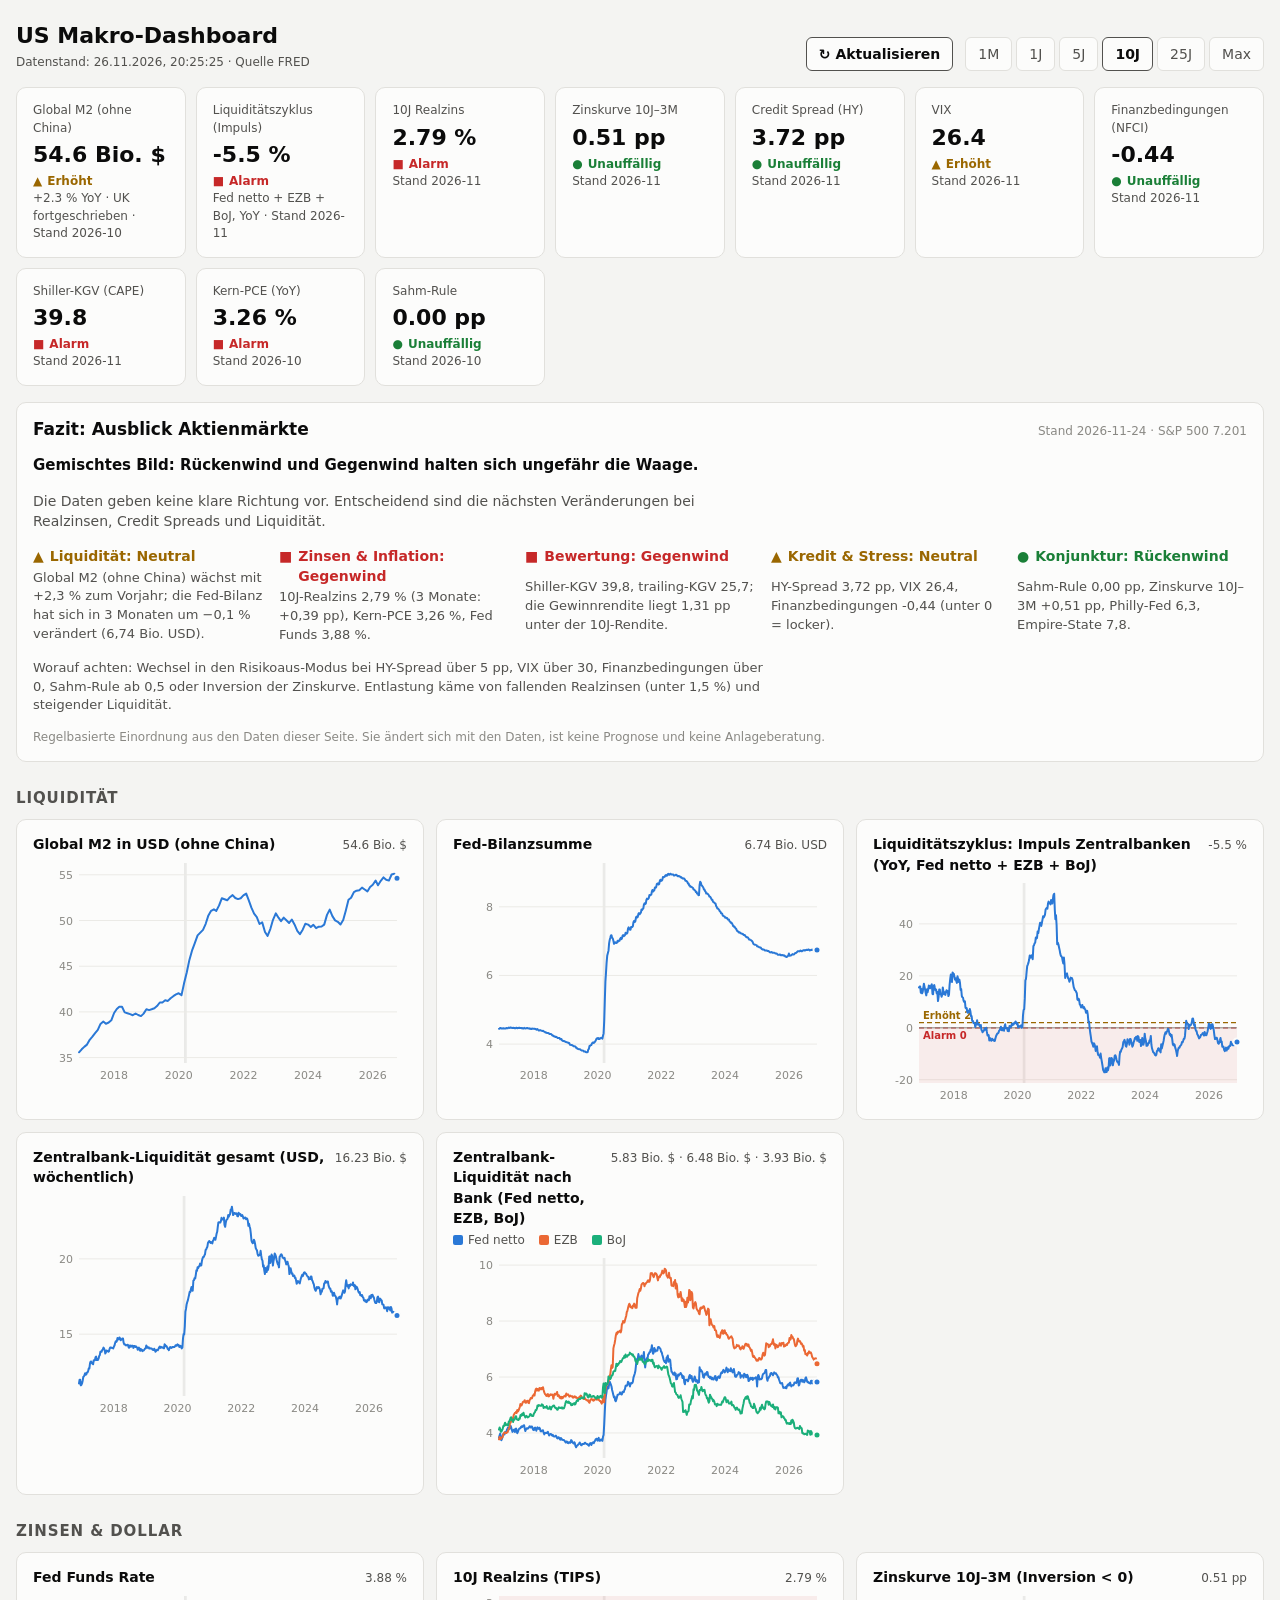
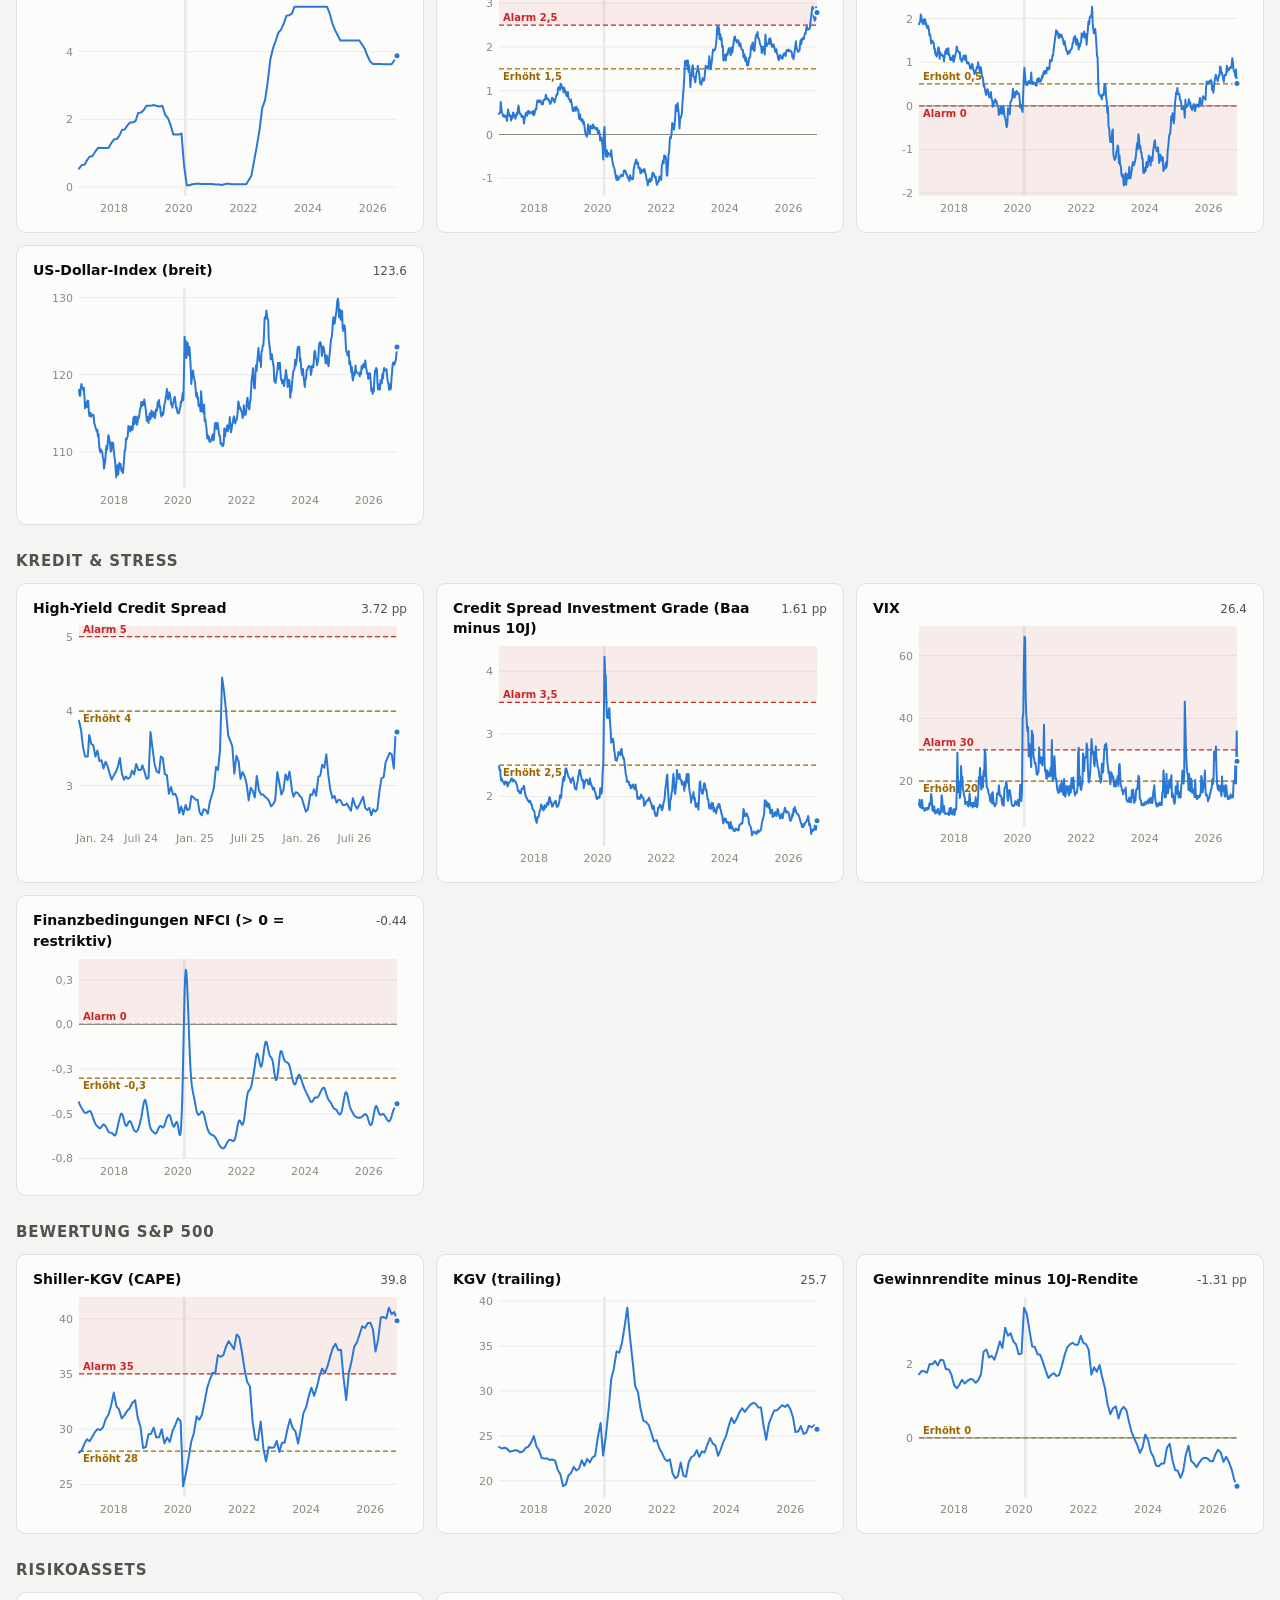
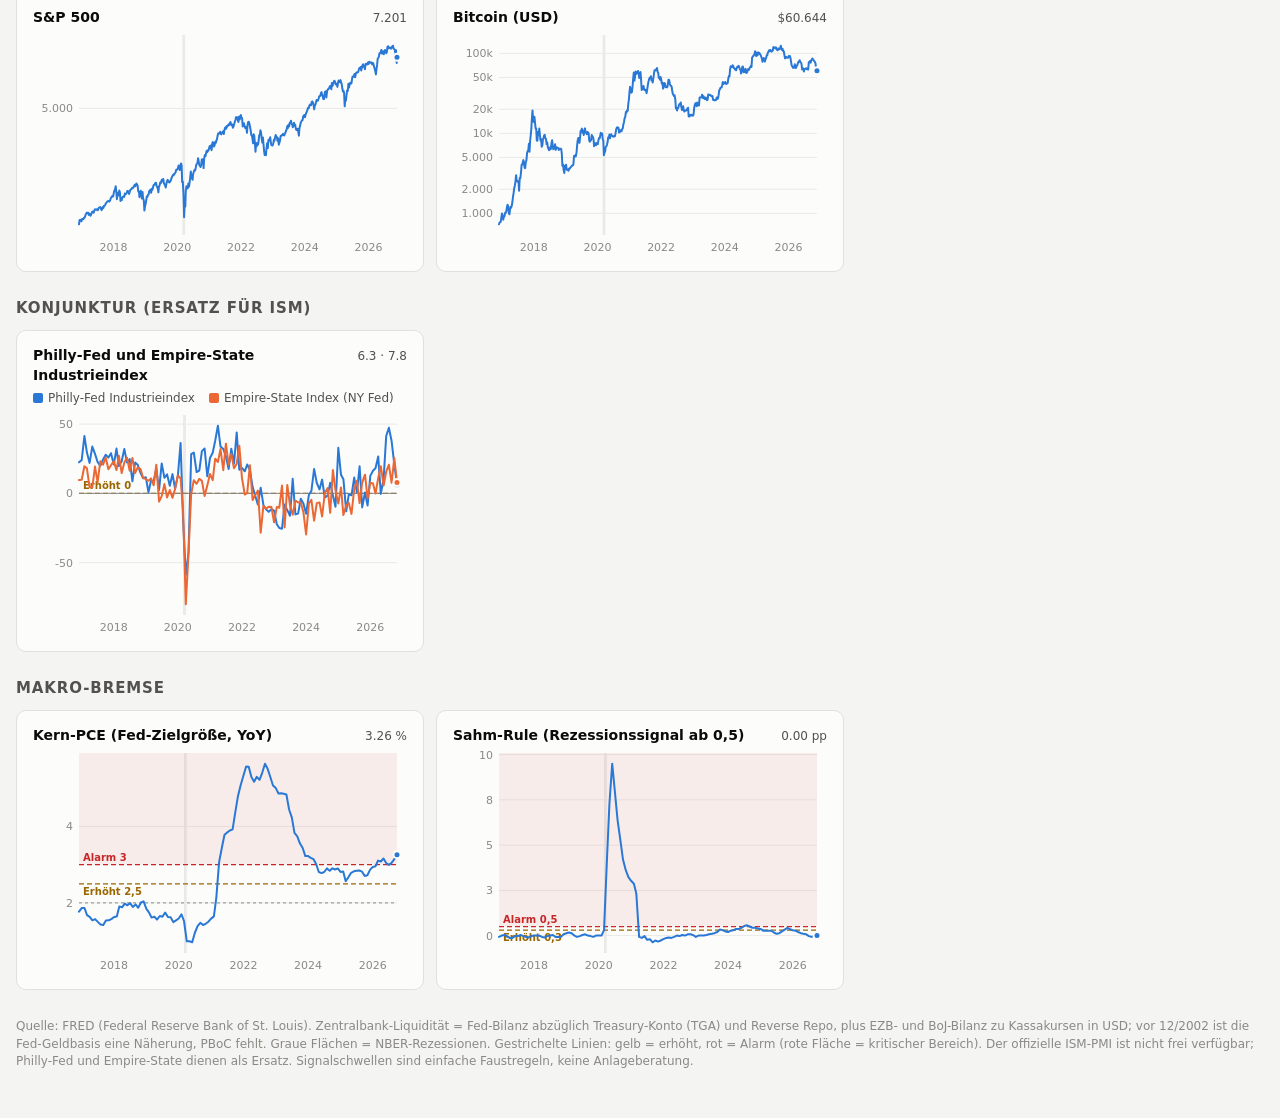
==== commit 92b4b7f1: "Extend global M2 to the latest month by carrying lagging UK M4 forward (max 2 months), flag it in th" ====
--- a/macro-dashboard/index.html
+++ b/macro-dashboard/index.html
@@ -168,7 +168,7 @@
 // Signale: [Label, Serie, Formatierer, Bewertungsfunktion -> "good"|"warn"|"crit"]
 const SIGNALS = [
   ["Global M2 (ohne China)", "GLOBALM2", v => v.toFixed(1) + " Bio. $", () => { const y = last(DATA.series.GLOBALM2_YOY)[1]; return y < 0 ? "crit" : y < 4 ? "warn" : "good"; },
-    () => (last(DATA.series.GLOBALM2_YOY)[1] >= 0 ? "+" : "") + last(DATA.series.GLOBALM2_YOY)[1].toFixed(1) + " % YoY · US, EZ, JP, UK"],
+    () => (last(DATA.series.GLOBALM2_YOY)[1] >= 0 ? "+" : "") + last(DATA.series.GLOBALM2_YOY)[1].toFixed(1) + " % YoY · " + m2Src()],
   ["Liquiditätszyklus (Impuls)", "LIQ_YOY", v => (v >= 0 ? "+" : "") + v.toFixed(1) + " %", v => level(LIM.LIQ_YOY, v),
     () => "Fed netto + EZB + BoJ, YoY"],
   ["10J Realzins", "DFII10", v => v.toFixed(2) + " %", v => level(LIM.DFII10, v)],
@@ -180,6 +180,11 @@
   ["Kern-PCE (YoY)", "PCEPILFE", v => v.toFixed(2) + " %", v => level(LIM.PCEPILFE, v)],
   ["Sahm-Rule", "SAHMREALTIME", v => v.toFixed(2) + " pp", v => level(LIM.SAHMREALTIME, v)],
 ];
+// Quellen der Global-M2-Kachel; hinterherhinkende Werte (UK M4) werden bis zu 2 Monate fortgeschrieben
+const m2Src = () => {
+  const s = DATA.series.GLOBALM2, e = (s.est || {})[last(s)[0].slice(0, 7)];
+  return e ? e.join(", ") + " fortgeschrieben" : "US, EZ, JP, UK";
+};
 const STATE = { good: ["●", "Unauffällig"], warn: ["▲", "Erhöht"], crit: ["■", "Alarm"] };
 const RANGES = [["1M", 1], ["1J", 12], ["5J", 60], ["10J", 120], ["25J", 300], ["Max", 0]];  // Monate
 
